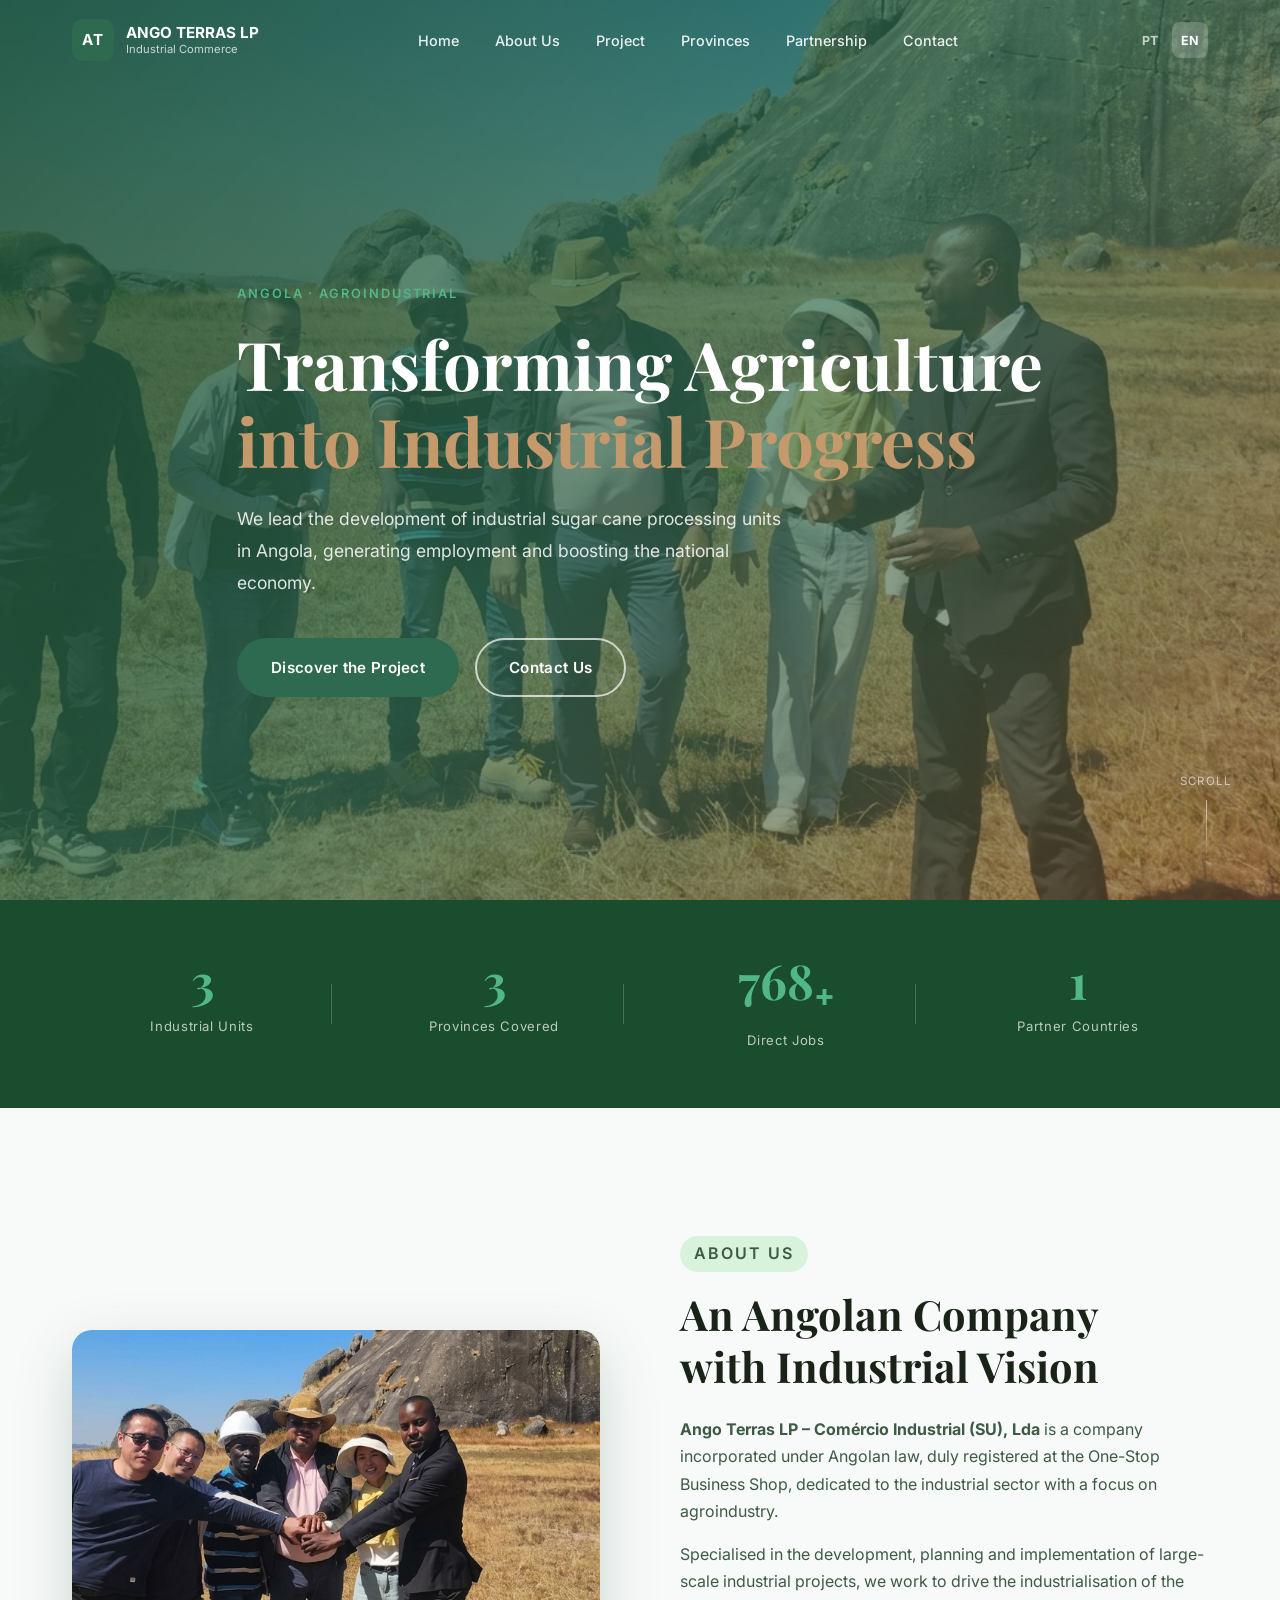
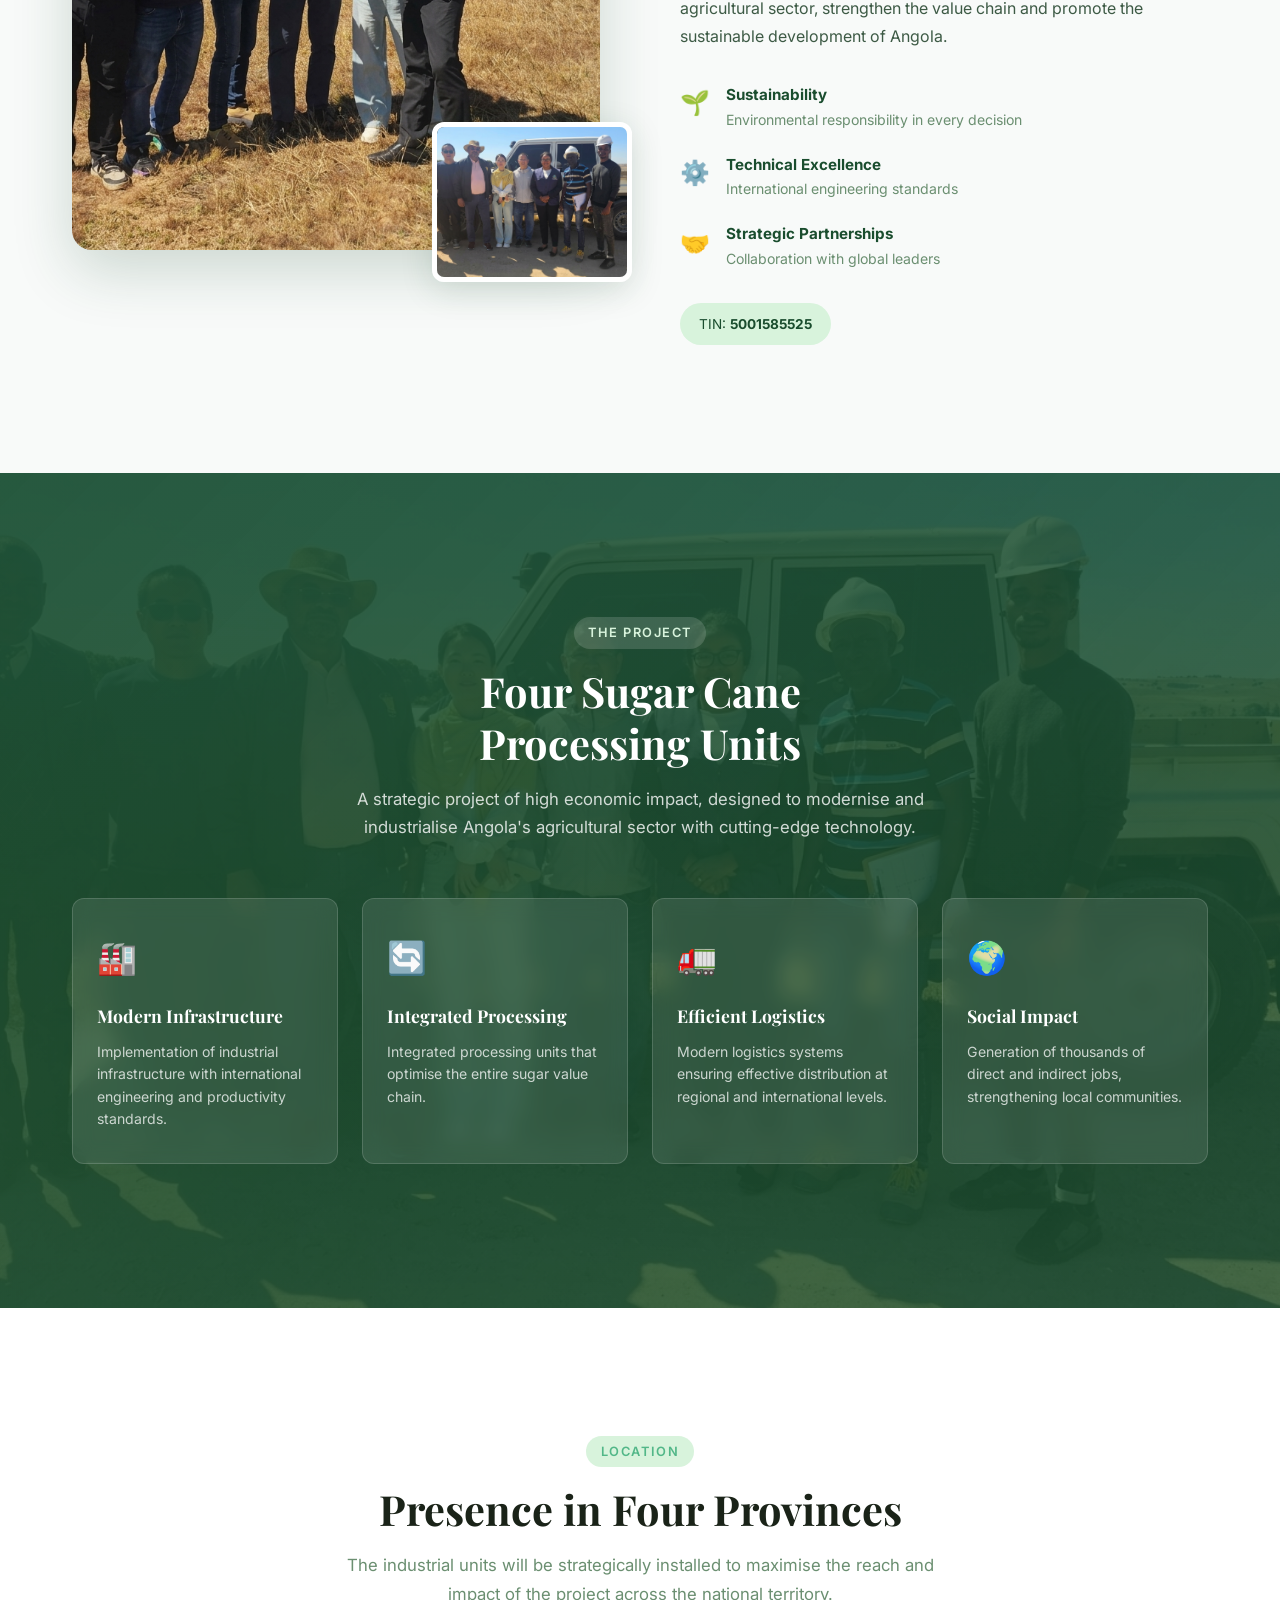
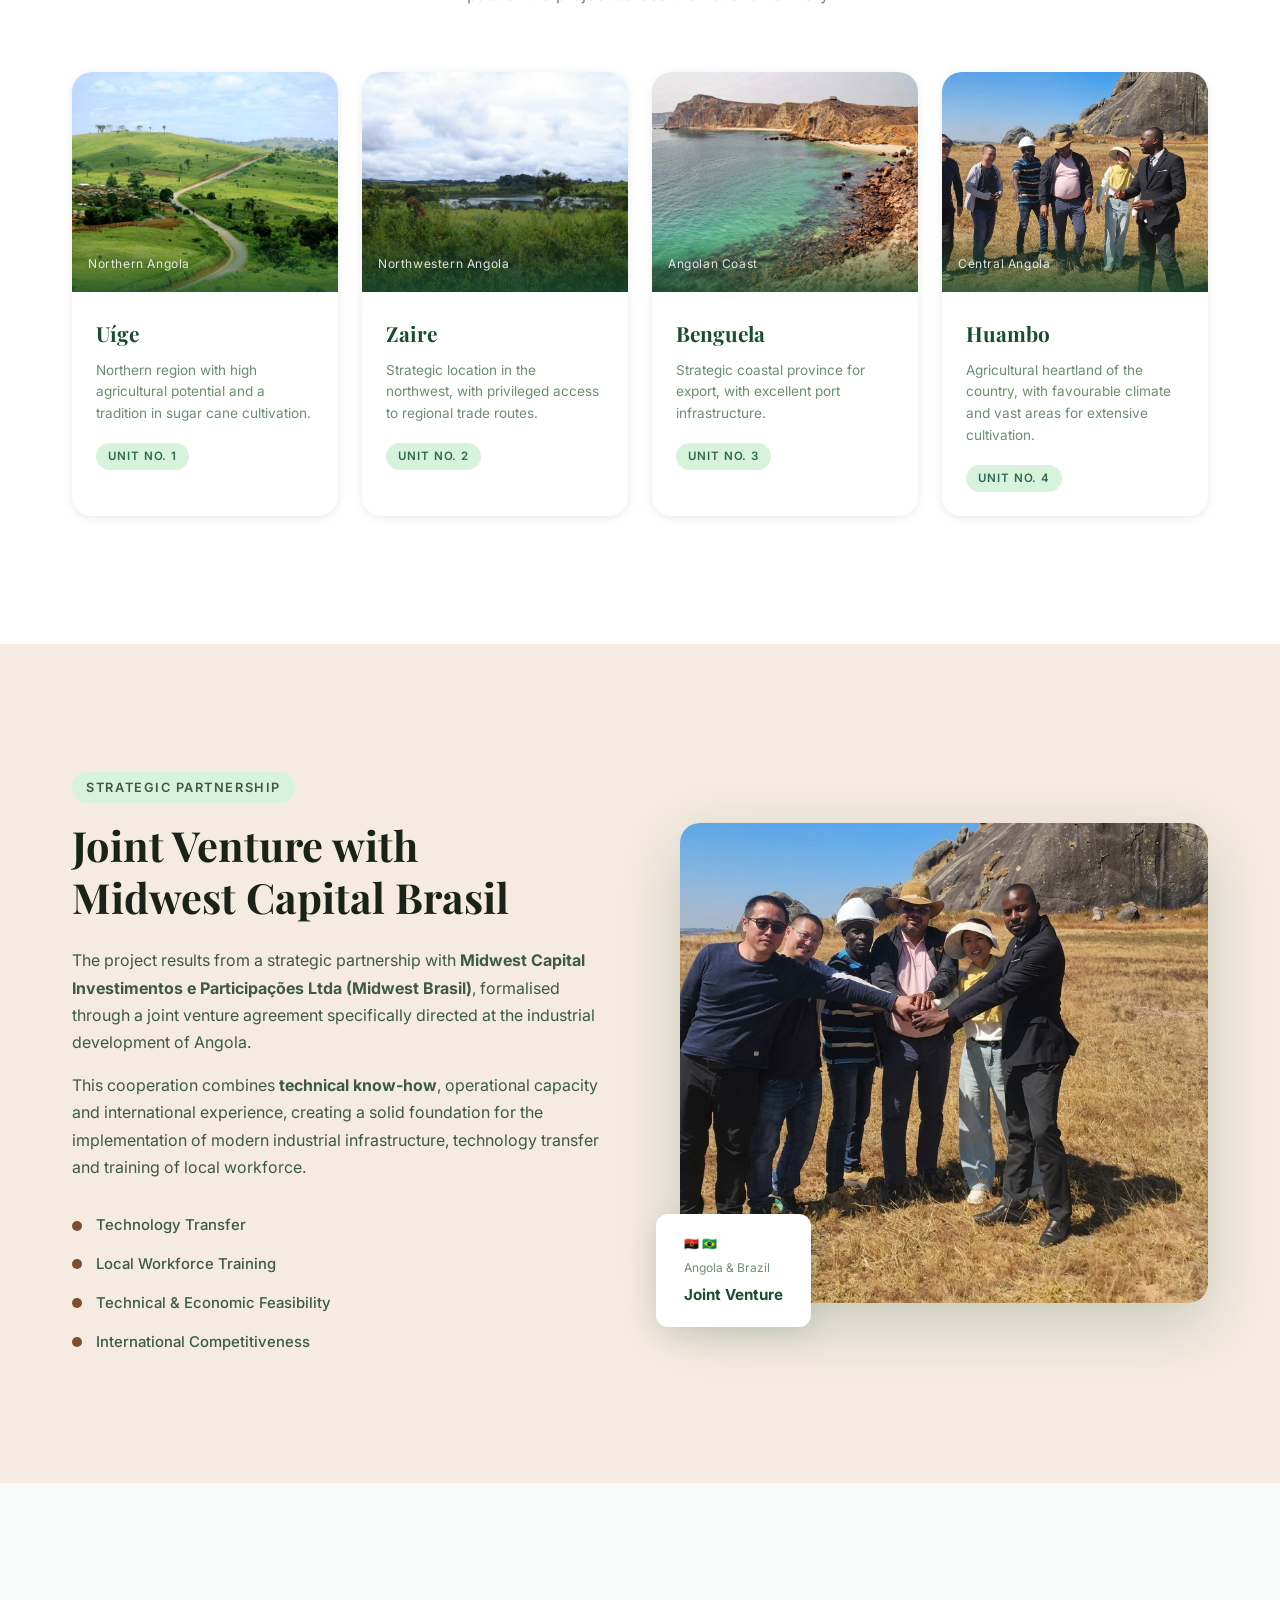
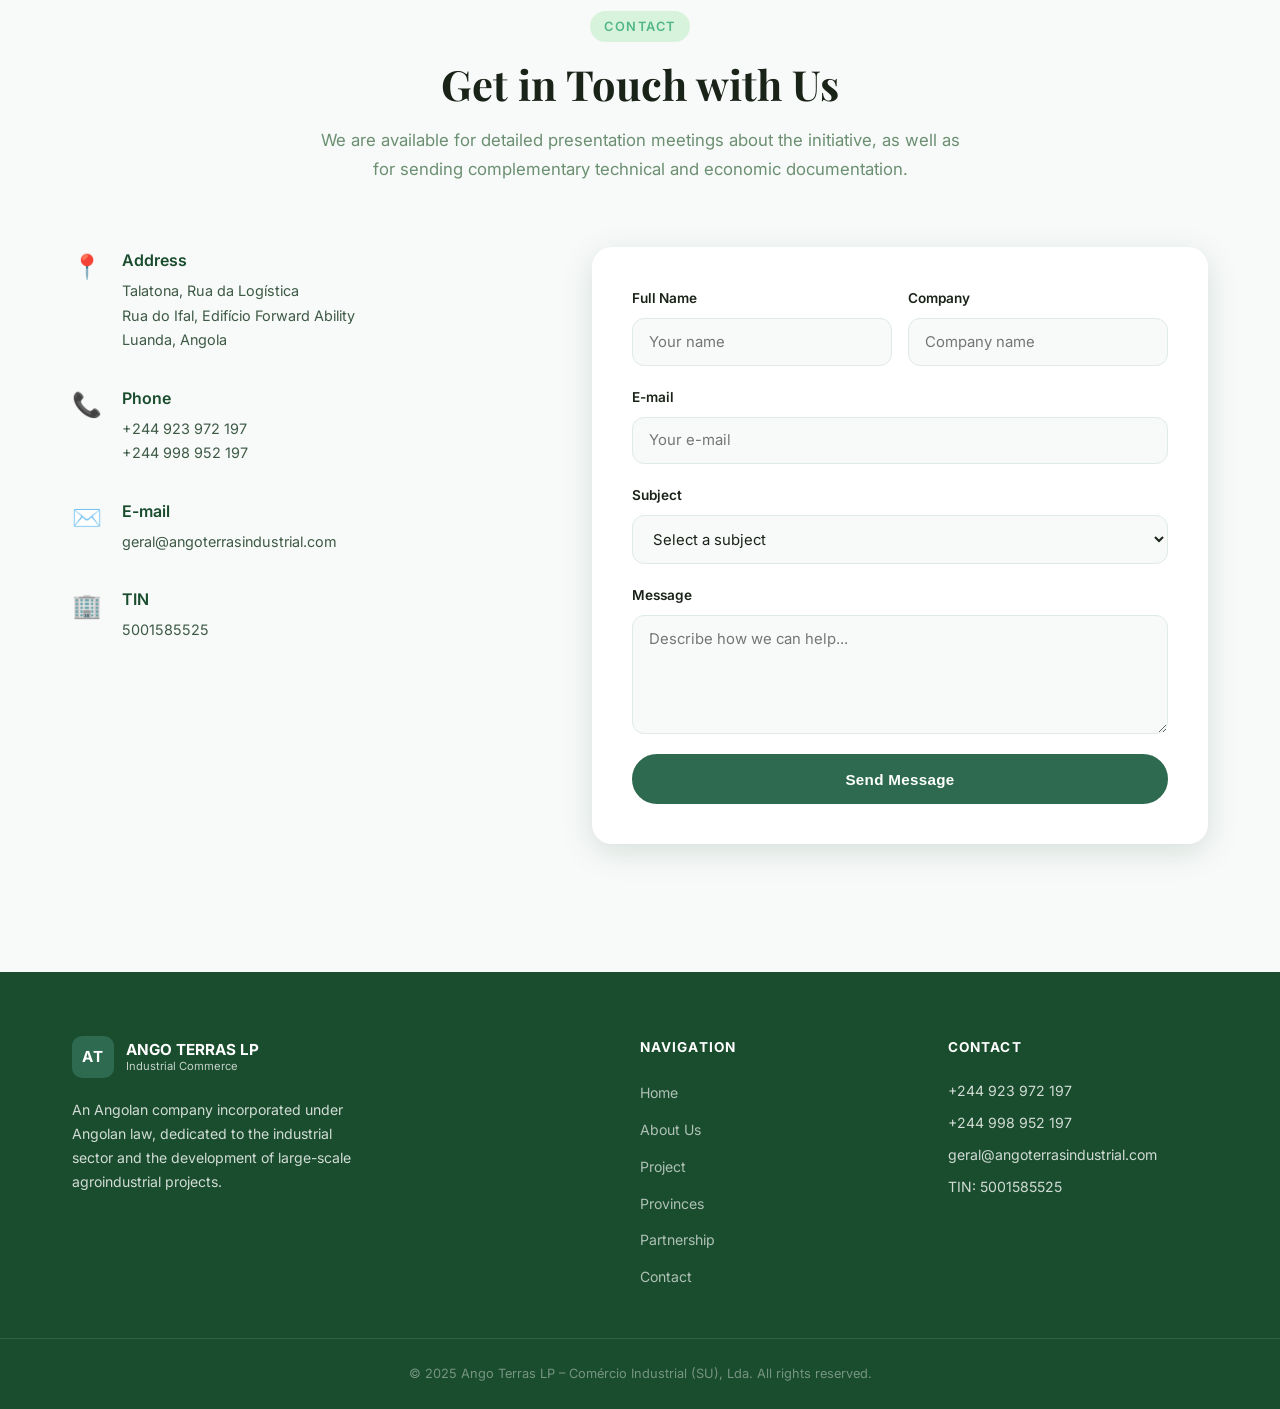
==== en/index.html @ 09eba32a "lkjlkj" ====
<!DOCTYPE html>
<html lang="en">
<head>
  <meta charset="UTF-8" />
  <meta name="viewport" content="width=device-width, initial-scale=1.0" />
  <title>Ango Terras LP – Industrial Commerce</title>
  <link rel="stylesheet" href="../style.css" />
  <link rel="preconnect" href="https://fonts.googleapis.com" />
  <link href="https://fonts.googleapis.com/css2?family=Playfair+Display:wght@400;600;700&family=Inter:wght@300;400;500;600&display=swap" rel="stylesheet" />
  <script src="../lang.js"></script>
</head>
<body>

  <!-- ===== NAV ===== -->
  <nav id="navbar">
    <div class="nav-container">
      <a href="#home" class="logo">
        <div class="logo-icon">AT</div>
        <div class="logo-text">
          <span class="logo-main">ANGO TERRAS LP</span>
          <span class="logo-sub">Industrial Commerce</span>
        </div>
      </a>
      <ul class="nav-links" id="navLinks">
        <li><a href="#home">Home</a></li>
        <li><a href="#about">About Us</a></li>
        <li><a href="#project">Project</a></li>
        <li><a href="#provinces">Provinces</a></li>
        <li><a href="#partnership">Partnership</a></li>
        <li><a href="#contact">Contact</a></li>
      </ul>
      <div class="lang-switcher">
        <a href="../index.html" class="lang-btn" title="Português">PT</a>
        <a href="../en/index.html" class="lang-btn active" title="English">EN</a>
      </div>
      <button class="hamburger" id="hamburger" aria-label="Menu">
        <span></span><span></span><span></span>
      </button>
    </div>
  </nav>

  <!-- ===== HERO ===== -->
  <section id="home" class="hero">
    <div class="hero-overlay"></div>
    <img
      class="hero-bg"
      src="../imagens/huambo/02.png"
      alt="Green agricultural field"
    />
    <div class="hero-content">
      <p class="hero-tag">Angola · Agroindustrial</p>
      <h1>Transforming Agriculture<br /><span>into Industrial Progress</span></h1>
      <p class="hero-desc">
        We lead the development of industrial sugar cane processing units
        in Angola, generating employment and boosting the national economy.
      </p>
      <div class="hero-btns">
        <a href="#project" class="btn btn-primary">Discover the Project</a>
        <a href="#contact" class="btn btn-outline">Contact Us</a>
      </div>
    </div>
    <div class="hero-scroll">
      <span>Scroll</span>
      <div class="scroll-line"></div>
    </div>
  </section>

  <!-- ===== STATS ===== -->
  <section class="stats">
    <div class="container">
      <div class="stat-item">
        <span class="stat-num" data-target="4">0</span>
        <span class="stat-label">Industrial Units</span>
      </div>
      <div class="stat-item">
        <span class="stat-num" data-target="4">0</span>
        <span class="stat-label">Provinces Covered</span>
      </div>
      <div class="stat-item">
        <span class="stat-num" data-target="1000">0</span><span class="stat-plus">+</span>
        <span class="stat-label">Direct Jobs</span>
      </div>
      <div class="stat-item">
        <span class="stat-num" data-target="2">0</span>
        <span class="stat-label">Partner Countries</span>
      </div>
    </div>
  </section>

  <!-- ===== ABOUT ===== -->
  <section id="about" class="sobre">
    <div class="container grid-2">
      <div class="sobre-imgs">
        <img
          class="img-main"
          src="../imagens/huambo/sobrenow.png"
          alt="Sugar cane plantation"
        />
        <img
          class="img-badge"
          src="../imagens/huambo/01.png"
          alt="Agricultural field"
        />

      </div>
      <div class="sobre-text">
        <p class="section-tag">About Us</p>
        <h2>An Angolan Company<br />with Industrial Vision</h2>
        <p>
          <strong>Ango Terras LP – Comércio Industrial (SU), Lda</strong> is a company
          incorporated under Angolan law, duly registered at the One-Stop Business Shop,
          dedicated to the industrial sector with a focus on agroindustry.
        </p>
        <p>
          Specialised in the development, planning and implementation of large-scale
          industrial projects, we work to drive the industrialisation of the agricultural
          sector, strengthen the value chain and promote the sustainable development of Angola.
        </p>
        <div class="sobre-values">
          <div class="value-item">
            <div class="value-icon">🌱</div>
            <div>
              <strong>Sustainability</strong>
              <p>Environmental responsibility in every decision</p>
            </div>
          </div>
          <div class="value-item">
            <div class="value-icon">⚙️</div>
            <div>
              <strong>Technical Excellence</strong>
              <p>International engineering standards</p>
            </div>
          </div>
          <div class="value-item">
            <div class="value-icon">🤝</div>
            <div>
              <strong>Strategic Partnerships</strong>
              <p>Collaboration with global leaders</p>
            </div>
          </div>
        </div>
        <div class="sobre-nif">
          <span>TIN: <strong>5001585525</strong></span>
        </div>
      </div>
    </div>
  </section>

  <!-- ===== PROJECT ===== -->
  <section id="project" class="projeto">
    <div class="projeto-bg-overlay"></div>
    <img
      class="projeto-bg-img"
      src="../imagens/huambo/01.png"
      alt="Industrial unit"
    />
    <div class="container projeto-content">
      <p class="section-tag light">The Project</p>
      <h2>Four Sugar Cane<br />Processing Units</h2>
      <p class="projeto-intro">
        A strategic project of high economic impact, designed to modernise
        and industrialise Angola's agricultural sector with cutting-edge technology.
      </p>
      <div class="projeto-cards">
        <div class="proj-card">
          <div class="proj-card-icon">🏭</div>
          <h3>Modern Infrastructure</h3>
          <p>Implementation of industrial infrastructure with international engineering and productivity standards.</p>
        </div>
        <div class="proj-card">
          <div class="proj-card-icon">🔄</div>
          <h3>Integrated Processing</h3>
          <p>Integrated processing units that optimise the entire sugar value chain.</p>
        </div>
        <div class="proj-card">
          <div class="proj-card-icon">🚛</div>
          <h3>Efficient Logistics</h3>
          <p>Modern logistics systems ensuring effective distribution at regional and international levels.</p>
        </div>
        <div class="proj-card">
          <div class="proj-card-icon">🌍</div>
          <h3>Social Impact</h3>
          <p>Generation of thousands of direct and indirect jobs, strengthening local communities.</p>
        </div>
      </div>
    </div>
  </section>

  <!-- ===== PROVINCES ===== -->
  <section id="provinces" class="provincias">
    <div class="container">
      <div class="section-header">
        <p class="section-tag">Location</p>
        <h2>Presence in Four Provinces</h2>
        <p class="section-desc">
          The industrial units will be strategically installed to maximise
          the reach and impact of the project across the national territory.
        </p>
      </div>
      <div class="prov-grid">
        <div class="prov-card" style="--delay:0s">
          <div class="prov-img-wrap">
            <img src="../imagens/uige.jpg" alt="Uíge" />
            <div class="prov-overlay">
              <span>Northern Angola</span>
            </div>
          </div>
          <div class="prov-info">
            <h3>Uíge</h3>
            <p>Northern region with high agricultural potential and a tradition in sugar cane cultivation.</p>
            <span class="prov-tag">Unit No. 1</span>
          </div>
        </div>
        <div class="prov-card" style="--delay:0.1s">
          <div class="prov-img-wrap">
            <img src="../imagens/zaire.jpg" alt="Zaire" />
            <div class="prov-overlay">
              <span>Northwestern Angola</span>
            </div>
          </div>
          <div class="prov-info">
            <h3>Zaire</h3>
            <p>Strategic location in the northwest, with privileged access to regional trade routes.</p>
            <span class="prov-tag">Unit No. 2</span>
          </div>
        </div>
        <div class="prov-card" style="--delay:0.2s">
          <div class="prov-img-wrap">
            <img src="../imagens/benguela.jpg" alt="Benguela" />
            <div class="prov-overlay">
              <span>Angolan Coast</span>
            </div>
          </div>
          <div class="prov-info">
            <h3>Benguela</h3>
            <p>Strategic coastal province for export, with excellent port infrastructure.</p>
            <span class="prov-tag">Unit No. 3</span>
          </div>
        </div>
        <div class="prov-card" style="--delay:0.3s">
          <div class="prov-img-wrap">
            <img src="../imagens/huambo/02.png" alt="Huambo" />
            <div class="prov-overlay">
              <span>Central Angola</span>
            </div>
          </div>
          <div class="prov-info">
            <h3>Huambo</h3>
            <p>Agricultural heartland of the country, with favourable climate and vast areas for extensive cultivation.</p>
            <span class="prov-tag">Unit No. 4</span>
          </div>
        </div>
      </div>
    </div>
  </section>

  <!-- ===== PARTNERSHIP ===== -->
  <section id="partnership" class="parceria">
    <div class="container grid-2 parceria-grid">
      <div class="parceria-text">
        <p class="section-tag">Strategic Partnership</p>
        <h2>Joint Venture with<br />Midwest Capital Brasil</h2>
        <p>
          The project results from a strategic partnership with
          <strong>Midwest Capital Investimentos e Participações Ltda (Midwest Brasil)</strong>,
          formalised through a joint venture agreement specifically
          directed at the industrial development of Angola.
        </p>
        <p>
          This cooperation combines <strong>technical know-how</strong>, operational capacity and
          international experience, creating a solid foundation for the implementation of
          modern industrial infrastructure, technology transfer and training of local workforce.
        </p>
        <div class="parceria-pillars">
          <div class="pillar">
            <div class="pillar-dot"></div>
            <span>Technology Transfer</span>
          </div>
          <div class="pillar">
            <div class="pillar-dot"></div>
            <span>Local Workforce Training</span>
          </div>
          <div class="pillar">
            <div class="pillar-dot"></div>
            <span>Technical & Economic Feasibility</span>
          </div>
          <div class="pillar">
            <div class="pillar-dot"></div>
            <span>International Competitiveness</span>
          </div>
        </div>
      </div>
      <div class="parceria-img-wrap">
        <img
          src="../imagens/huambo/sobrenow.png"
          alt="Strategic partnership"
        />
        <div class="parceria-badge">
          <span class="badge-flag">🇦🇴 🇧🇷</span>
          <span>Angola & Brazil</span>
          <strong>Joint Venture</strong>
        </div>
      </div>
    </div>
  </section>

  <!-- ===== CONTACT ===== -->
  <section id="contact" class="contacto">
    <div class="container">
      <div class="section-header">
        <p class="section-tag">Contact</p>
        <h2>Get in Touch with Us</h2>
        <p class="section-desc">
          We are available for detailed presentation meetings about the initiative,
          as well as for sending complementary technical and economic documentation.
        </p>
      </div>
      <div class="contact-grid">
        <div class="contact-info">
          <div class="contact-item">
            <div class="contact-icon">📍</div>
            <div>
              <strong>Address</strong>
              <p>Talatona, Rua da Logística<br />Rua do Ifal, Edifício Forward Ability<br />Luanda, Angola</p>
            </div>
          </div>
          <div class="contact-item">
            <div class="contact-icon">📞</div>
            <div>
              <strong>Phone</strong>
              <p>+244 923 972 197<br />+244 998 952 197</p>
            </div>
          </div>
          <div class="contact-item">
            <div class="contact-icon">✉️</div>
            <div>
              <strong>E-mail</strong>
              <p>geral@angoterrasindustrial.com</p>
            </div>
          </div>
          <div class="contact-item">
            <div class="contact-icon">🏢</div>
            <div>
              <strong>TIN</strong>
              <p>5001585525</p>
            </div>
          </div>
        </div>
        <form class="contact-form" id="contactForm">
          <div class="form-row">
            <div class="form-group">
              <label for="nome">Full Name</label>
              <input type="text" id="nome" placeholder="Your name" required />
            </div>
            <div class="form-group">
              <label for="empresa">Company</label>
              <input type="text" id="empresa" placeholder="Company name" />
            </div>
          </div>
          <div class="form-group">
            <label for="email">E-mail</label>
            <input type="email" id="email" placeholder="Your e-mail" required />
          </div>
          <div class="form-group">
            <label for="assunto">Subject</label>
            <select id="assunto">
              <option value="">Select a subject</option>
              <option>Partnership Proposal</option>
              <option>Project Information</option>
              <option>Presentation Meeting</option>
              <option>Technical Documentation</option>
              <option>Other</option>
            </select>
          </div>
          <div class="form-group">
            <label for="mensagem">Message</label>
            <textarea id="mensagem" rows="5" placeholder="Describe how we can help..." required></textarea>
          </div>
          <button type="submit" class="btn btn-primary btn-full">
            Send Message
          </button>
          <p class="form-success" id="formSuccess">Message sent successfully! We will get back to you shortly.</p>
        </form>
      </div>
    </div>
  </section>

  <!-- ===== FOOTER ===== -->
  <footer class="footer">
    <div class="container footer-grid">
      <div class="footer-brand">
        <div class="logo">
          <div class="logo-icon">AT</div>
          <div class="logo-text">
            <span class="logo-main">ANGO TERRAS LP</span>
            <span class="logo-sub">Industrial Commerce</span>
          </div>
        </div>
        <p>An Angolan company incorporated under Angolan law, dedicated to the industrial sector and the development of large-scale agroindustrial projects.</p>
      </div>
      <div class="footer-links">
        <h4>Navigation</h4>
        <ul>
          <li><a href="#home">Home</a></li>
          <li><a href="#about">About Us</a></li>
          <li><a href="#project">Project</a></li>
          <li><a href="#provinces">Provinces</a></li>
          <li><a href="#partnership">Partnership</a></li>
          <li><a href="#contact">Contact</a></li>
        </ul>
      </div>
      <div class="footer-contact">
        <h4>Contact</h4>
        <p>+244 923 972 197</p>
        <p>+244 998 952 197</p>
        <p>geral@angoterrasindustrial.com</p>
        <p>TIN: 5001585525</p>
      </div>
    </div>
    <div class="footer-bottom">
      <p>&copy; 2025 Ango Terras LP – Comércio Industrial (SU), Lda. All rights reserved.</p>
    </div>
  </footer>

  <script src="../script.js"></script>
</body>
</html>
---- style.css ----
/* ===== RESET & BASE ===== */
*, *::before, *::after { box-sizing: border-box; margin: 0; padding: 0; }

:root {
  --green-dark:   #1a4d2e;
  --green-mid:    #2d6a4f;
  --green-light:  #52b788;
  --green-pale:   #d8f3dc;
  --brown:        #7b4f2e;
  --brown-light:  #c49a6c;
  --brown-pale:   #f5ebe0;
  --white:        #ffffff;
  --off-white:    #f8faf9;
  --text-dark:    #1a2318;
  --text-mid:     #3d5a45;
  --text-light:   #6b8f71;
  --shadow-sm:    0 2px 8px rgba(26,77,46,.10);
  --shadow-md:    0 8px 32px rgba(26,77,46,.15);
  --shadow-lg:    0 20px 60px rgba(26,77,46,.20);
  --radius:       12px;
  --radius-lg:    20px;
  --transition:   0.35s cubic-bezier(.4,0,.2,1);
}

html { scroll-behavior: smooth; }

body {
  font-family: 'Inter', sans-serif;
  color: var(--text-dark);
  background: var(--white);
  line-height: 1.7;
  overflow-x: hidden;
}

.container {
  max-width: 1200px;
  margin: 0 auto;
  padding: 0 2rem;
}

.grid-2 {
  display: grid;
  grid-template-columns: 1fr 1fr;
  gap: 5rem;
  align-items: center;
}

img { display: block; max-width: 100%; }

a { text-decoration: none; color: inherit; }

/* ===== BUTTONS ===== */
.btn {
  display: inline-flex;
  align-items: center;
  gap: .5rem;
  padding: .9rem 2rem;
  border-radius: 50px;
  font-weight: 600;
  font-size: .95rem;
  letter-spacing: .02em;
  transition: var(--transition);
  cursor: pointer;
  border: 2px solid transparent;
}
.btn-primary {
  background: var(--green-mid);
  color: var(--white);
  border-color: var(--green-mid);
}
.btn-primary:hover {
  background: var(--green-dark);
  border-color: var(--green-dark);
  transform: translateY(-2px);
  box-shadow: 0 8px 24px rgba(45,106,79,.35);
}
.btn-outline {
  background: transparent;
  color: var(--white);
  border-color: rgba(255,255,255,.7);
}
.btn-outline:hover {
  background: rgba(255,255,255,.15);
  border-color: var(--white);
}
.btn-full { width: 100%; justify-content: center; }

/* ===== SECTION TAGS & HEADERS ===== */
.section-tag {
  display: inline-block;
  font-size: .8rem;
  font-weight: 600;
  letter-spacing: .12em;
  text-transform: uppercase;
  color: var(--green-light);
  background: var(--green-pale);
  padding: .3rem .9rem;
  border-radius: 50px;
  margin-bottom: 1rem;
}
.section-tag.light {
  color: var(--green-pale);
  background: rgba(255,255,255,.15);
}
.section-header {
  text-align: center;
  max-width: 640px;
  margin: 0 auto 4rem;
}
.section-header h2 { margin-bottom: 1rem; }
.section-desc { color: var(--text-light); font-size: 1.05rem; }

h2 {
  font-family: 'Playfair Display', serif;
  font-size: clamp(1.8rem, 3.5vw, 2.6rem);
  line-height: 1.25;
  color: var(--text-dark);
}

/* ===== NAVBAR ===== */
#navbar {
  position: fixed;
  top: 0; left: 0; right: 0;
  z-index: 1000;
  padding: 1.2rem 0;
  transition: var(--transition);
}
#navbar.scrolled {
  background: rgba(255,255,255,.97);
  backdrop-filter: blur(12px);
  box-shadow: var(--shadow-sm);
  padding: .8rem 0;
}
.nav-container {
  max-width: 1200px;
  margin: 0 auto;
  padding: 0 2rem;
  display: flex;
  align-items: center;
  justify-content: space-between;
}
.logo {
  display: flex;
  align-items: center;
  gap: .75rem;
}
.logo-icon {
  width: 42px; height: 42px;
  background: var(--green-mid);
  color: white;
  border-radius: 10px;
  display: flex;
  align-items: center;
  justify-content: center;
  font-weight: 700;
  font-size: .95rem;
  letter-spacing: .05em;
  flex-shrink: 0;
}
.logo-text { display: flex; flex-direction: column; line-height: 1.2; }
.logo-main {
  font-weight: 700;
  font-size: .95rem;
  color: var(--white);
  transition: color var(--transition);
}
.logo-sub {
  font-size: .7rem;
  color: rgba(255,255,255,.75);
  transition: color var(--transition);
}
#navbar.scrolled .logo-main { color: var(--green-dark); }
#navbar.scrolled .logo-sub  { color: var(--text-light); }

.nav-links {
  display: flex;
  list-style: none;
  gap: .25rem;
}
.nav-links a {
  padding: .5rem 1rem;
  border-radius: 8px;
  font-size: .9rem;
  font-weight: 500;
  color: rgba(255,255,255,.9);
  transition: var(--transition);
}
.nav-links a:hover { background: rgba(255,255,255,.15); color: var(--white); }
#navbar.scrolled .nav-links a { color: var(--text-mid); }
#navbar.scrolled .nav-links a:hover { background: var(--green-pale); color: var(--green-dark); }

/* ===== LANG SWITCHER ===== */
.lang-switcher {
  display: flex;
  gap: .25rem;
  margin-left: 1rem;
}
.lang-btn {
  display: inline-flex;
  align-items: center;
  justify-content: center;
  width: 36px; height: 36px;
  border-radius: 8px;
  font-size: .78rem;
  font-weight: 700;
  letter-spacing: .04em;
  color: rgba(255,255,255,.7);
  transition: var(--transition);
}
.lang-btn:hover {
  background: rgba(255,255,255,.15);
  color: var(--white);
}
.lang-btn.active {
  background: rgba(255,255,255,.2);
  color: var(--white);
}
#navbar.scrolled .lang-btn {
  color: var(--text-light);
}
#navbar.scrolled .lang-btn:hover {
  background: var(--green-pale);
  color: var(--green-dark);
}
#navbar.scrolled .lang-btn.active {
  background: var(--green-mid);
  color: var(--white);
}

.hamburger {
  display: none;
  flex-direction: column;
  gap: 5px;
  background: none;
  border: none;
  cursor: pointer;
  padding: .5rem;
}
.hamburger span {
  display: block;
  width: 24px; height: 2px;
  background: white;
  border-radius: 2px;
  transition: var(--transition);
}
#navbar.scrolled .hamburger span { background: var(--green-dark); }

/* ===== HERO ===== */
.hero {
  position: relative;
  min-height: 100vh;
  display: flex;
  align-items: center;
  overflow: hidden;
}
.hero-bg {
  position: absolute;
  inset: 0;
  width: 100%; height: 100%;
  object-fit: cover;
  object-position: center;
  transform: scale(1.05);
  transition: transform 8s ease;
}
.hero:hover .hero-bg { transform: scale(1); }
.hero-overlay {
  position: absolute;
  inset: 0;
  background: linear-gradient(
    135deg,
    rgba(26,77,46,.85) 0%,
    rgba(45,106,79,.70) 50%,
    rgba(123,79,46,.50) 100%
  );
  z-index: 1;
}
.hero-content {
  position: relative;
  z-index: 2;
  max-width: 1200px;
  margin: 0 auto;
  padding: 0 2rem;
  padding-top: 5rem;
}
.hero-tag {
  font-size: .8rem;
  font-weight: 600;
  letter-spacing: .15em;
  text-transform: uppercase;
  color: var(--green-light);
  margin-bottom: 1.25rem;
}
.hero-content h1 {
  font-family: 'Playfair Display', serif;
  font-size: clamp(2.2rem, 5.5vw, 4.2rem);
  font-weight: 700;
  line-height: 1.15;
  color: var(--white);
  margin-bottom: 1.5rem;
}
.hero-content h1 span { color: var(--brown-light); }
.hero-desc {
  font-size: 1.1rem;
  color: rgba(255,255,255,.85);
  max-width: 560px;
  margin-bottom: 2.5rem;
  line-height: 1.8;
}
.hero-btns { display: flex; gap: 1rem; flex-wrap: wrap; }

.hero-scroll {
  position: absolute;
  bottom: 2.5rem; right: 3rem;
  z-index: 2;
  display: flex;
  flex-direction: column;
  align-items: center;
  gap: .5rem;
  color: rgba(255,255,255,.6);
  font-size: .72rem;
  letter-spacing: .1em;
  text-transform: uppercase;
}
.scroll-line {
  width: 1px; height: 60px;
  background: linear-gradient(to bottom, rgba(255,255,255,.6), transparent);
  animation: scrollPulse 2s ease-in-out infinite;
}
@keyframes scrollPulse {
  0%, 100% { opacity: .4; transform: scaleY(.8); }
  50%       { opacity: 1;  transform: scaleY(1); }
}

/* ===== STATS ===== */
.stats {
  background: var(--green-dark);
  padding: 3.5rem 0;
}
.stats .container {
  display: grid;
  grid-template-columns: repeat(4, 1fr);
  gap: 2rem;
}
.stat-item {
  text-align: center;
  color: var(--white);
  position: relative;
}
.stat-item:not(:last-child)::after {
  content: '';
  position: absolute;
  right: 0; top: 50%;
  transform: translateY(-50%);
  width: 1px; height: 40px;
  background: rgba(255,255,255,.2);
}
.stat-num {
  display: inline-block;
  font-family: 'Playfair Display', serif;
  font-size: 3rem;
  font-weight: 700;
  color: var(--green-light);
  line-height: 1;
}
.stat-plus {
  font-size: 2rem;
  color: var(--green-light);
  font-weight: 700;
  vertical-align: middle;
}
.stat-label {
  display: block;
  font-size: .82rem;
  color: rgba(255,255,255,.7);
  letter-spacing: .05em;
  margin-top: .4rem;
}

/* ===== SOBRE ===== */
.sobre {
  padding: 8rem 0;
  background: var(--off-white);
}
.sobre-imgs {
  position: relative;
}
.img-main {
  width: 100%;
  height: 520px;
  object-fit: cover;
  border-radius: var(--radius-lg);
  box-shadow: var(--shadow-lg);
}
.img-badge {
  position: absolute;
  bottom: -2rem; right: -2rem;
  width: 200px; height: 160px;
  object-fit: cover;
  border-radius: var(--radius);
  border: 5px solid var(--white);
  box-shadow: var(--shadow-md);
}
.experience-badge {
  position: absolute;
  top: 2rem; left: -2rem;
  background: var(--brown);
  color: var(--white);
  padding: 1rem 1.5rem;
  border-radius: var(--radius);
  box-shadow: var(--shadow-md);
  display: flex;
  flex-direction: column;
  align-items: center;
  text-align: center;
  min-width: 130px;
}
.exp-num {
  font-family: 'Playfair Display', serif;
  font-size: 1.1rem;
  font-weight: 700;
}
.exp-text {
  font-size: .72rem;
  opacity: .85;
  margin-top: .2rem;
  line-height: 1.3;
}

.sobre-text h2 { margin-bottom: 1.5rem; }
.sobre-text > p { color: var(--text-mid); margin-bottom: 1rem; font-size: 1rem; }
.sobre-values { display: flex; flex-direction: column; gap: 1.25rem; margin: 2rem 0; }
.value-item {
  display: flex;
  gap: 1rem;
  align-items: flex-start;
}
.value-icon { font-size: 1.5rem; flex-shrink: 0; margin-top: .1rem; }
.value-item strong { display: block; color: var(--green-dark); font-size: .95rem; }
.value-item p { font-size: .88rem; color: var(--text-light); margin: 0; }
.sobre-nif {
  display: inline-flex;
  align-items: center;
  gap: .5rem;
  background: var(--green-pale);
  padding: .6rem 1.2rem;
  border-radius: 50px;
  font-size: .85rem;
  color: var(--green-dark);
}

/* ===== PROJECTO ===== */
.projeto {
  position: relative;
  padding: 9rem 0;
  overflow: hidden;
}
.projeto-bg-img {
  position: absolute;
  inset: 0;
  width: 100%; height: 100%;
  object-fit: cover;
}
.projeto-bg-overlay {
  position: absolute;
  inset: 0;
  background: linear-gradient(135deg, rgba(26,77,46,.92), rgba(26,77,46,.80));
  z-index: 1;
}
.projeto-content {
  position: relative;
  z-index: 2;
  text-align: center;
}
.projeto-content h2 { color: var(--white); margin-bottom: 1rem; }
.projeto-intro {
  color: rgba(255,255,255,.8);
  font-size: 1.05rem;
  max-width: 600px;
  margin: 0 auto 3.5rem;
}
.projeto-cards {
  display: grid;
  grid-template-columns: repeat(4, 1fr);
  gap: 1.5rem;
}
.proj-card {
  background: rgba(255,255,255,.1);
  backdrop-filter: blur(10px);
  border: 1px solid rgba(255,255,255,.15);
  border-radius: var(--radius);
  padding: 2rem 1.5rem;
  transition: var(--transition);
  text-align: left;
}
.proj-card:hover {
  background: rgba(255,255,255,.18);
  transform: translateY(-6px);
  border-color: rgba(255,255,255,.3);
}
.proj-card-icon { font-size: 2rem; margin-bottom: 1rem; }
.proj-card h3 {
  font-family: 'Playfair Display', serif;
  font-size: 1.1rem;
  color: var(--white);
  margin-bottom: .6rem;
}
.proj-card p { font-size: .88rem; color: rgba(255,255,255,.75); line-height: 1.6; }

/* ===== PROVINCIAS ===== */
.provincias {
  padding: 8rem 0;
  background: var(--white);
}
.prov-grid {
  display: grid;
  grid-template-columns: repeat(4, 1fr);
  gap: 1.5rem;
}
.prov-card {
  border-radius: var(--radius-lg);
  overflow: hidden;
  box-shadow: var(--shadow-sm);
  transition: var(--transition);
  animation: fadeUp .6s ease both;
  animation-delay: var(--delay);
}
.prov-card:hover { transform: translateY(-8px); box-shadow: var(--shadow-lg); }
.prov-img-wrap { position: relative; overflow: hidden; height: 220px; }
.prov-img-wrap img {
  width: 100%; height: 100%;
  object-fit: cover;
  transition: transform .5s ease;
}
.prov-card:hover .prov-img-wrap img { transform: scale(1.08); }
.prov-overlay {
  position: absolute;
  bottom: 0; left: 0; right: 0;
  background: linear-gradient(to top, rgba(26,77,46,.8), transparent);
  padding: 1rem;
}
.prov-overlay span { font-size: .75rem; color: rgba(255,255,255,.85); letter-spacing: .05em; }
.prov-info {
  padding: 1.5rem;
  background: var(--white);
}
.prov-info h3 {
  font-family: 'Playfair Display', serif;
  font-size: 1.3rem;
  color: var(--green-dark);
  margin-bottom: .5rem;
}
.prov-info p { font-size: .85rem; color: var(--text-light); margin-bottom: 1rem; line-height: 1.6; }
.prov-tag {
  display: inline-block;
  font-size: .72rem;
  font-weight: 600;
  letter-spacing: .08em;
  text-transform: uppercase;
  background: var(--green-pale);
  color: var(--green-mid);
  padding: .25rem .75rem;
  border-radius: 50px;
}

/* ===== PARCERIA ===== */
.parceria {
  padding: 8rem 0;
  background: var(--brown-pale);
}
.parceria-grid { gap: 5rem; }
.parceria-text h2 { margin-bottom: 1.5rem; }
.parceria-text > p { color: var(--text-mid); margin-bottom: 1rem; }
.parceria-pillars { display: flex; flex-direction: column; gap: .85rem; margin-top: 2rem; }
.pillar { display: flex; align-items: center; gap: .85rem; }
.pillar-dot {
  width: 10px; height: 10px;
  border-radius: 50%;
  background: var(--brown);
  flex-shrink: 0;
}
.pillar span { font-size: .93rem; color: var(--text-mid); font-weight: 500; }
.parceria-img-wrap {
  position: relative;
}
.parceria-img-wrap img {
  width: 100%;
  height: 480px;
  object-fit: cover;
  border-radius: var(--radius-lg);
  box-shadow: var(--shadow-lg);
}
.parceria-badge {
  position: absolute;
  bottom: -1.5rem; left: -1.5rem;
  background: var(--white);
  padding: 1.25rem 1.75rem;
  border-radius: var(--radius);
  box-shadow: var(--shadow-md);
  display: flex;
  flex-direction: column;
  gap: .2rem;
}
.badge-flag { font-size: 1.4rem; }
.parceria-badge span { font-size: .75rem; color: var(--text-light); }
.parceria-badge strong { font-size: .95rem; color: var(--green-dark); }

/* ===== CONTACTO ===== */
.contacto {
  padding: 8rem 0;
  background: var(--off-white);
}
.contact-grid {
  display: grid;
  grid-template-columns: 1fr 1.4fr;
  gap: 5rem;
  align-items: start;
}
.contact-info { display: flex; flex-direction: column; gap: 2rem; }
.contact-item { display: flex; gap: 1.25rem; align-items: flex-start; }
.contact-icon { font-size: 1.5rem; flex-shrink: 0; }
.contact-item strong { display: block; color: var(--green-dark); font-weight: 600; margin-bottom: .3rem; }
.contact-item p { font-size: .9rem; color: var(--text-mid); margin: 0; line-height: 1.7; }

/* FORM */
.contact-form {
  background: var(--white);
  padding: 2.5rem;
  border-radius: var(--radius-lg);
  box-shadow: var(--shadow-md);
}
.form-row { display: grid; grid-template-columns: 1fr 1fr; gap: 1rem; }
.form-group { display: flex; flex-direction: column; gap: .5rem; margin-bottom: 1.25rem; }
.form-group label { font-size: .85rem; font-weight: 600; color: var(--text-dark); }
.form-group input,
.form-group select,
.form-group textarea {
  width: 100%;
  padding: .85rem 1rem;
  border: 1.5px solid #e0ebe3;
  border-radius: var(--radius);
  font-family: inherit;
  font-size: .93rem;
  color: var(--text-dark);
  background: var(--off-white);
  transition: var(--transition);
  outline: none;
  resize: vertical;
}
.form-group input:focus,
.form-group select:focus,
.form-group textarea:focus {
  border-color: var(--green-light);
  background: var(--white);
  box-shadow: 0 0 0 3px rgba(82,183,136,.15);
}
.form-success {
  display: none;
  text-align: center;
  color: var(--green-mid);
  font-size: .9rem;
  font-weight: 500;
  padding: .75rem;
  background: var(--green-pale);
  border-radius: var(--radius);
  margin-top: 1rem;
}

/* ===== FOOTER ===== */
.footer {
  background: var(--green-dark);
  color: rgba(255,255,255,.8);
  padding-top: 4rem;
}
.footer-grid {
  display: grid;
  grid-template-columns: 2fr 1fr 1fr;
  gap: 3rem;
  padding-bottom: 3rem;
}
.footer-brand .logo { margin-bottom: 1.25rem; }
.footer-brand p { font-size: .88rem; line-height: 1.7; max-width: 300px; }
.footer-links h4,
.footer-contact h4 {
  font-size: .85rem;
  font-weight: 700;
  letter-spacing: .08em;
  text-transform: uppercase;
  color: var(--white);
  margin-bottom: 1.25rem;
}
.footer-links ul { list-style: none; display: flex; flex-direction: column; gap: .6rem; }
.footer-links a {
  font-size: .88rem;
  color: rgba(255,255,255,.65);
  transition: color var(--transition);
}
.footer-links a:hover { color: var(--green-light); }
.footer-contact p { font-size: .88rem; margin-bottom: .5rem; }
.footer-bottom {
  border-top: 1px solid rgba(255,255,255,.1);
  padding: 1.5rem 0;
  text-align: center;
}
.footer-bottom p { font-size: .8rem; color: rgba(255,255,255,.4); }

/* ===== ANIMATIONS ===== */
@keyframes fadeUp {
  from { opacity: 0; transform: translateY(30px); }
  to   { opacity: 1; transform: translateY(0); }
}

.reveal {
  opacity: 0;
  transform: translateY(40px);
  transition: opacity .7s ease, transform .7s ease;
}
.reveal.visible {
  opacity: 1;
  transform: translateY(0);
}

/* ===== RESPONSIVE ===== */
@media (max-width: 1024px) {
  .projeto-cards { grid-template-columns: repeat(2, 1fr); }
  .prov-grid { grid-template-columns: repeat(2, 1fr); }
  .stats .container { grid-template-columns: repeat(2, 1fr); }
  .stat-item:not(:last-child)::after { display: none; }
  .footer-grid { grid-template-columns: 1fr 1fr; }
  .footer-brand { grid-column: 1 / -1; }
}

@media (max-width: 768px) {
  .grid-2 { grid-template-columns: 1fr; gap: 3rem; }
  .parceria-grid { gap: 3rem; }

  .hamburger { display: flex; }
  .lang-switcher { margin-left: auto; margin-right: .75rem; }
  .nav-links {
    display: none;
    position: absolute;
    top: 100%; left: 0; right: 0;
    background: var(--white);
    flex-direction: column;
    padding: 1rem 1.5rem 1.5rem;
    box-shadow: var(--shadow-md);
    gap: 0;
  }
  .nav-links.open { display: flex; }
  .nav-links a { color: var(--text-mid) !important; padding: .75rem 1rem; }

  .hero-content h1 { font-size: 2rem; }
  .hero-scroll { display: none; }

  .sobre-imgs { margin-bottom: 2rem; }
  .img-badge { display: none; }
  .experience-badge { left: 1rem; top: 1rem; }
  .img-main { height: 340px; }

  .contact-grid { grid-template-columns: 1fr; gap: 2.5rem; }
  .form-row { grid-template-columns: 1fr; }

  .parceria-img-wrap img { height: 300px; }
  .parceria-badge { left: .5rem; bottom: .5rem; }

  .projeto-cards { grid-template-columns: 1fr; }
  .prov-grid { grid-template-columns: 1fr 1fr; }

  .footer-grid { grid-template-columns: 1fr; gap: 2rem; }
  .footer-brand { grid-column: auto; }
}

@media (max-width: 480px) {
  .prov-grid { grid-template-columns: 1fr; }
  .stats .container { grid-template-columns: repeat(2, 1fr); }
  .hero-btns { flex-direction: column; }
  .btn { text-align: center; justify-content: center; }
}
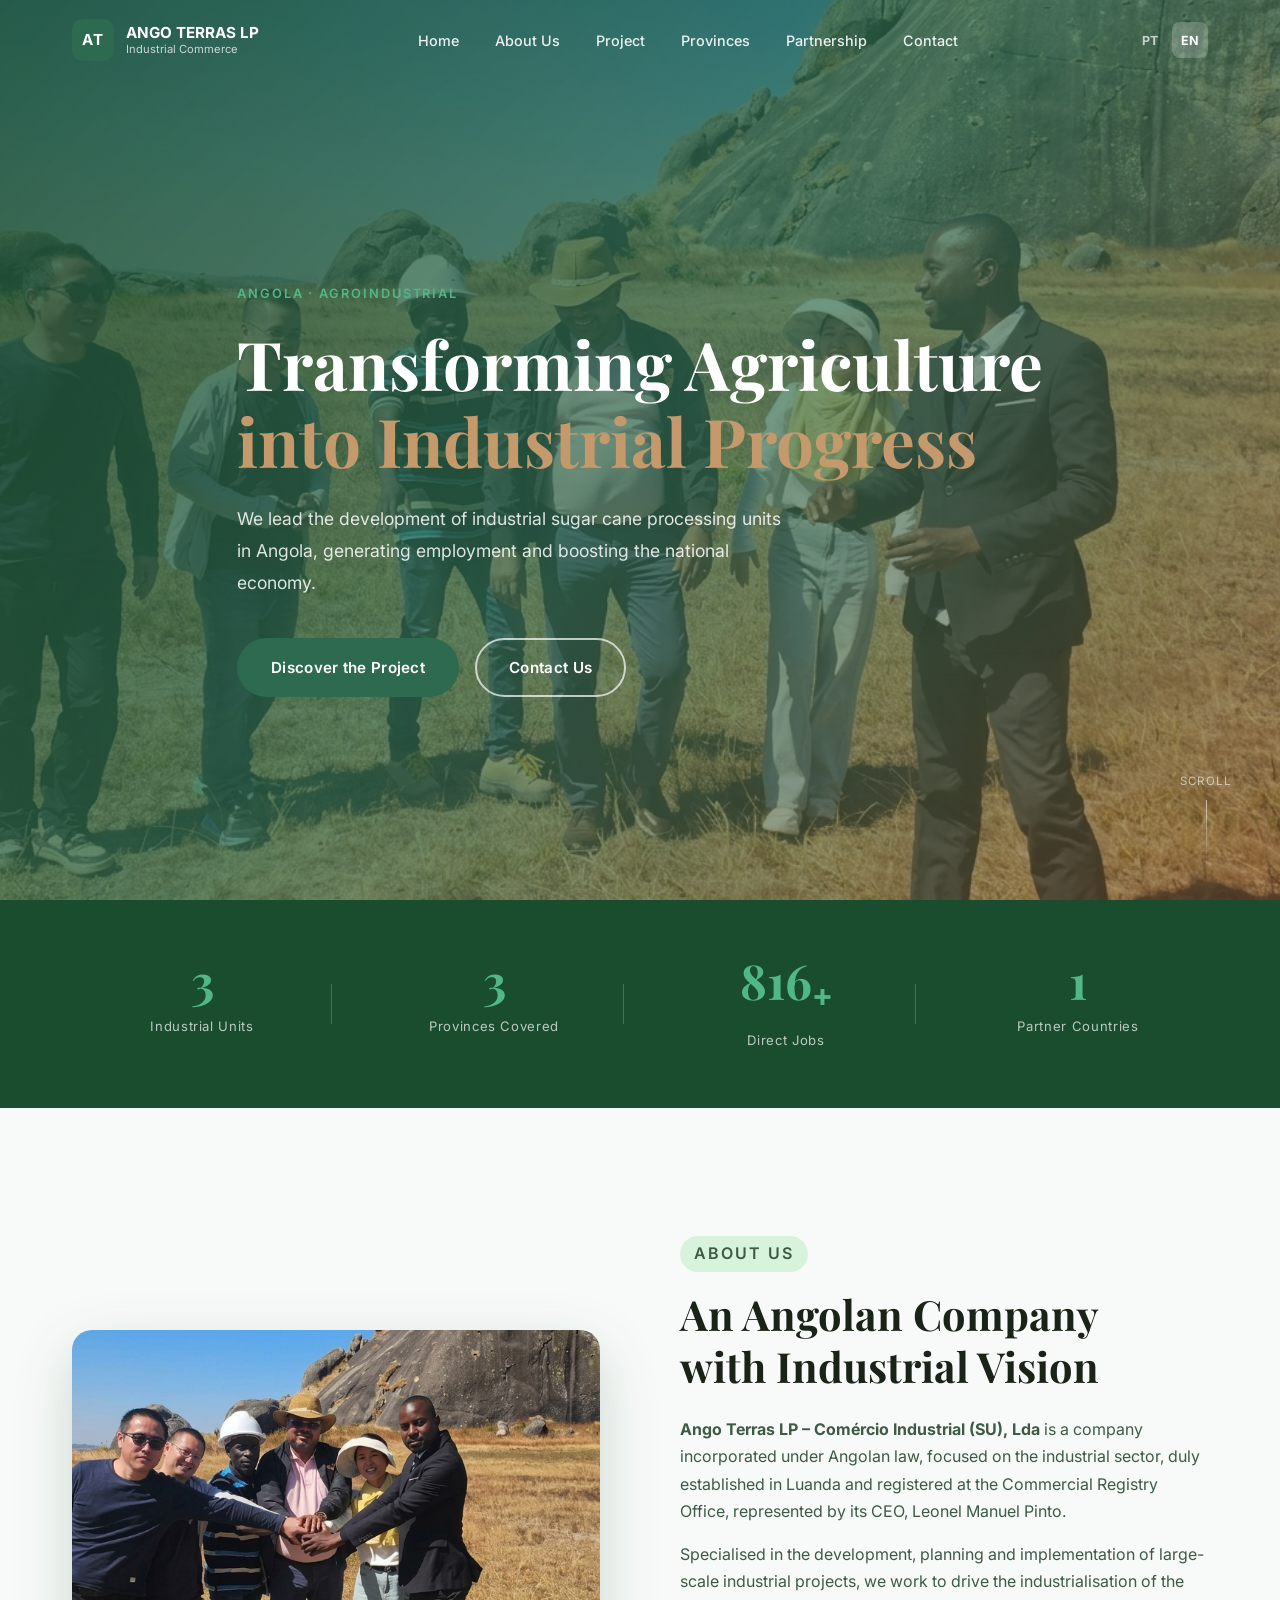
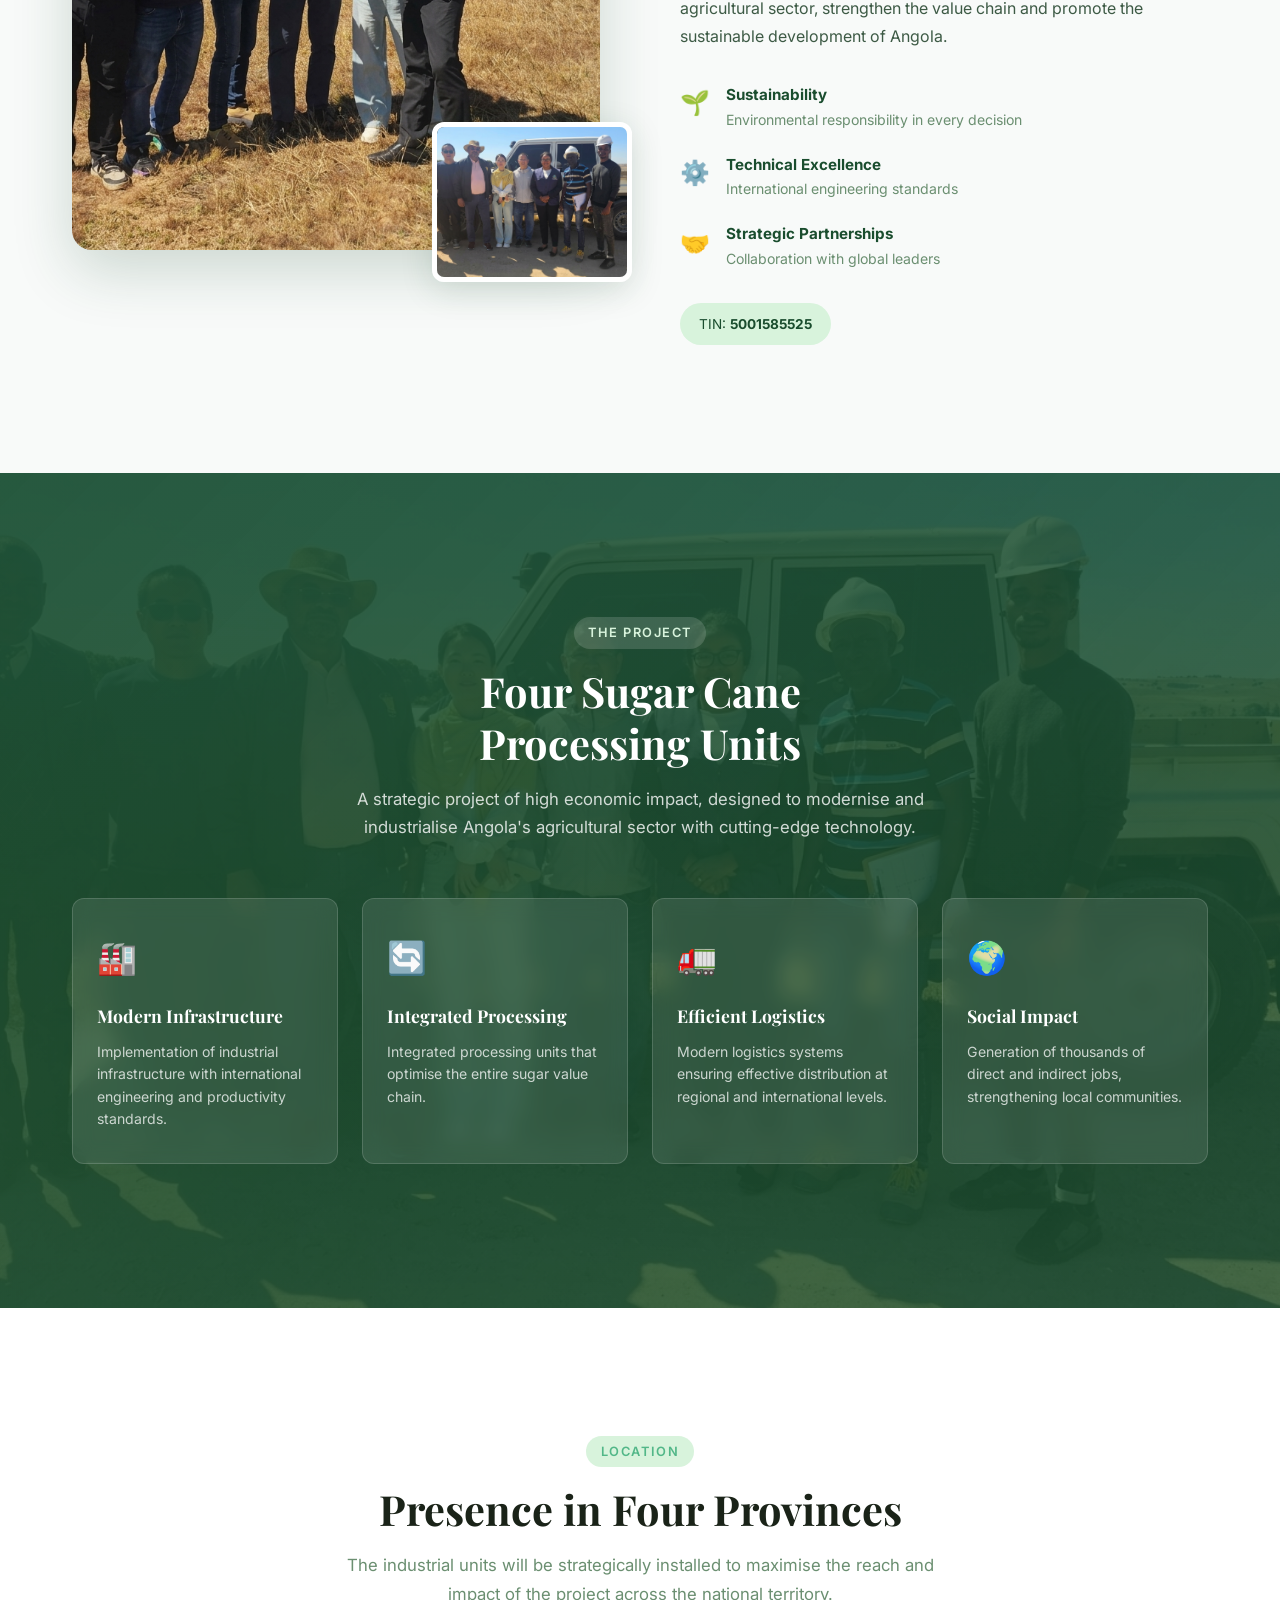
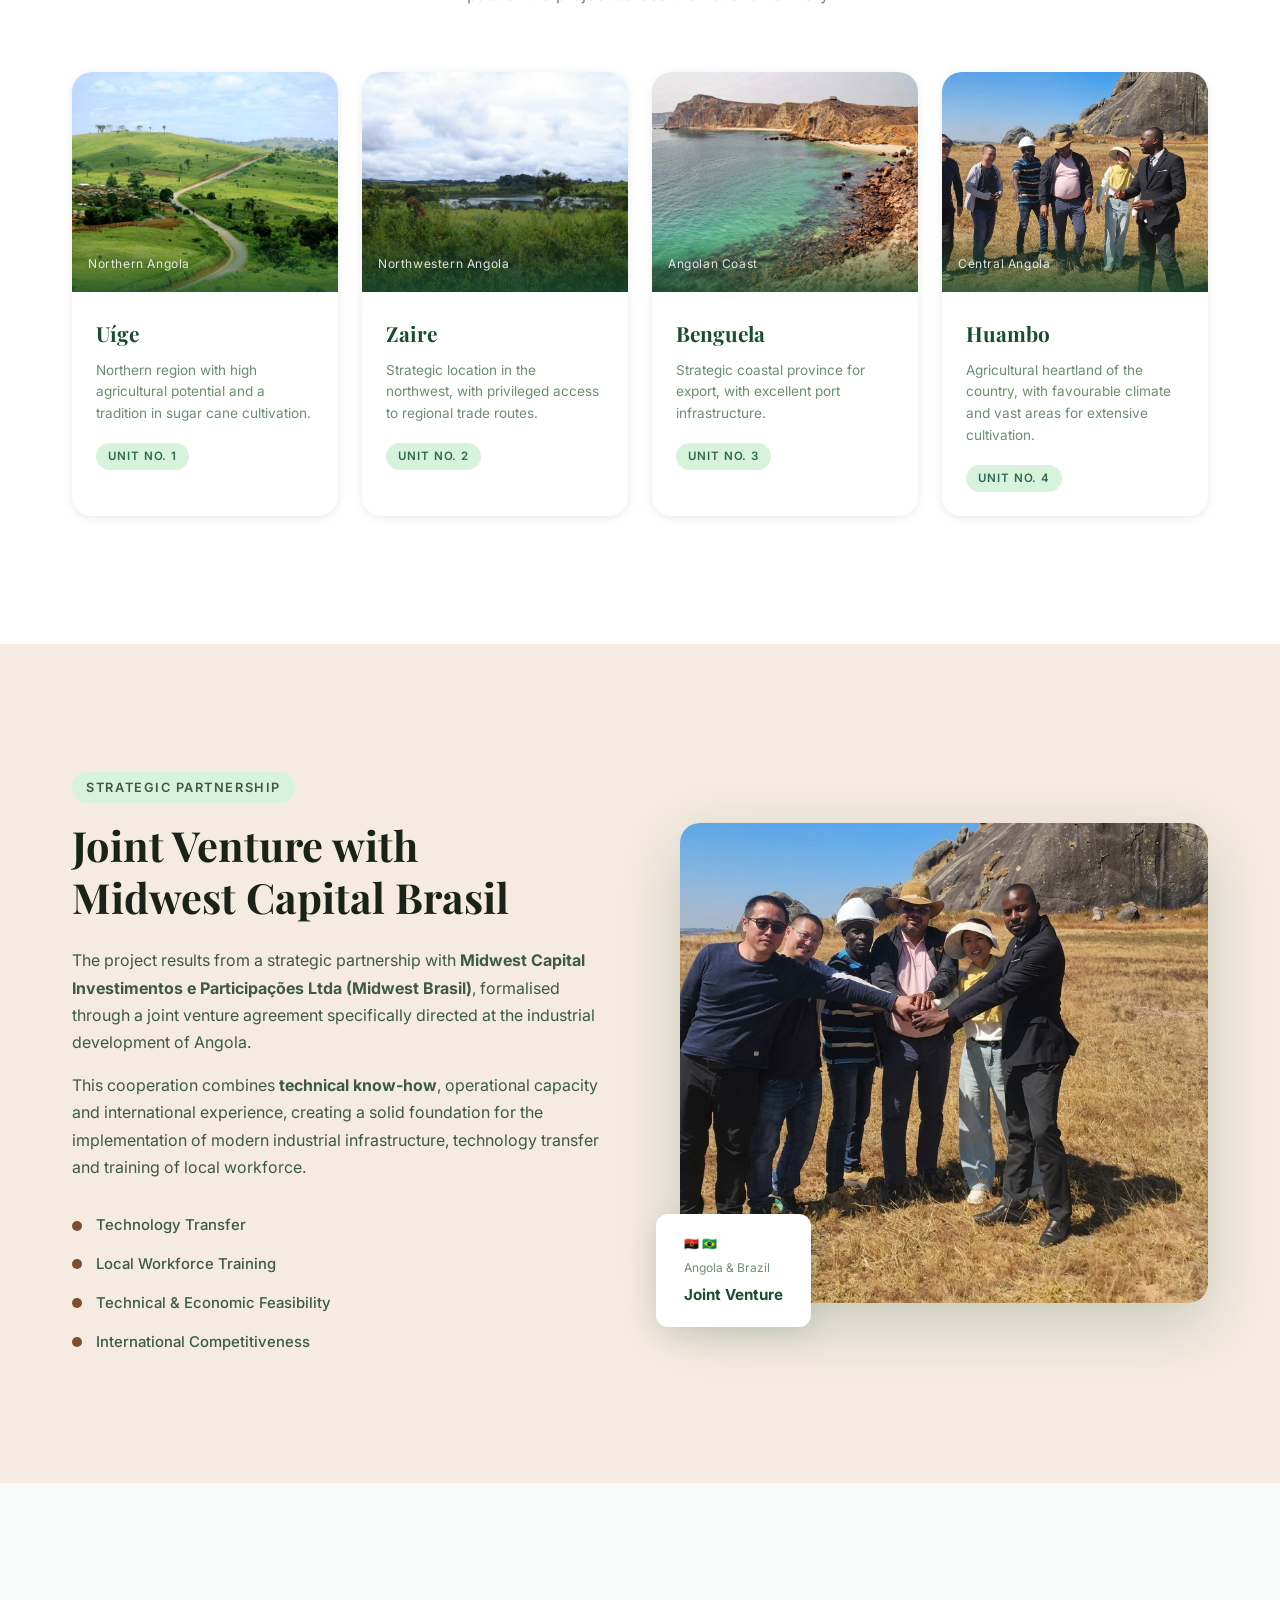
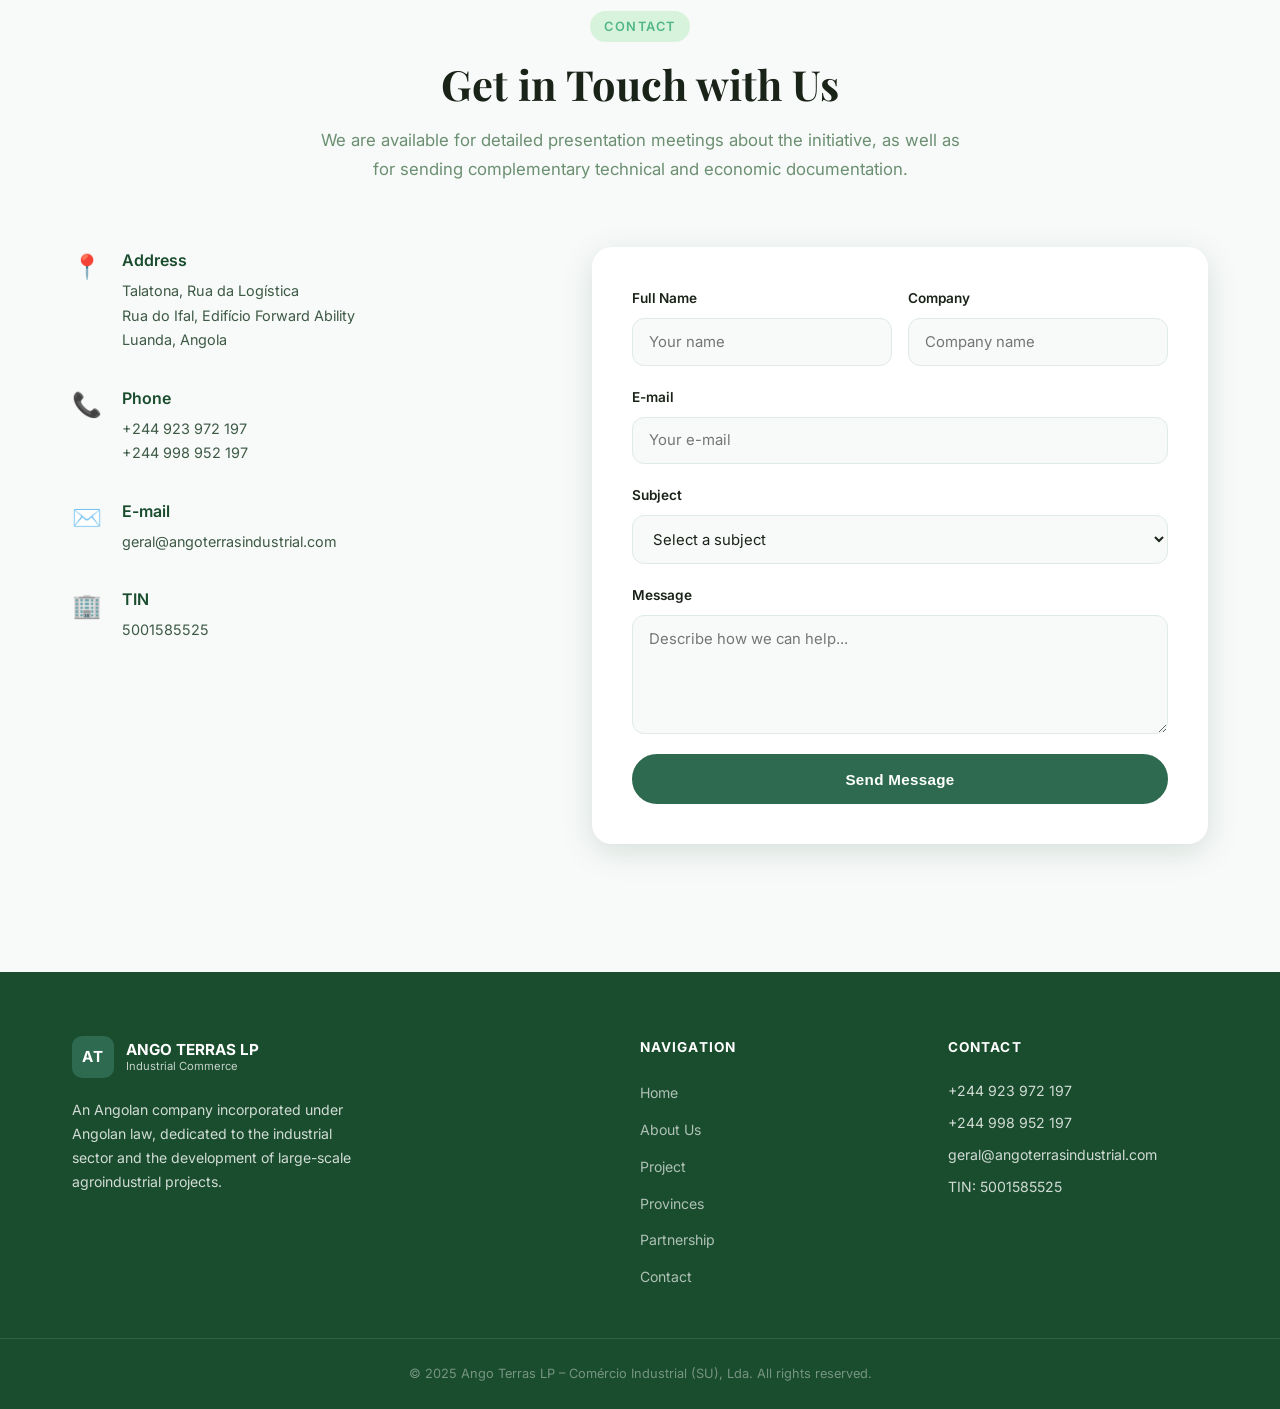
==== commit de486a85: "Update About Us text in PT and EN versions Replace the company registration description with new tex" ====
--- a/en/index.html
+++ b/en/index.html
@@ -108,8 +108,7 @@
         <h2>An Angolan Company<br />with Industrial Vision</h2>
         <p>
           <strong>Ango Terras LP – Comércio Industrial (SU), Lda</strong> is a company
-          incorporated under Angolan law, duly registered at the One-Stop Business Shop,
-          dedicated to the industrial sector with a focus on agroindustry.
+          incorporated under Angolan law, focused on the industrial sector, duly established in Luanda and registered at the Commercial Registry Office, represented by its CEO, Leonel Manuel Pinto.
         </p>
         <p>
           Specialised in the development, planning and implementation of large-scale
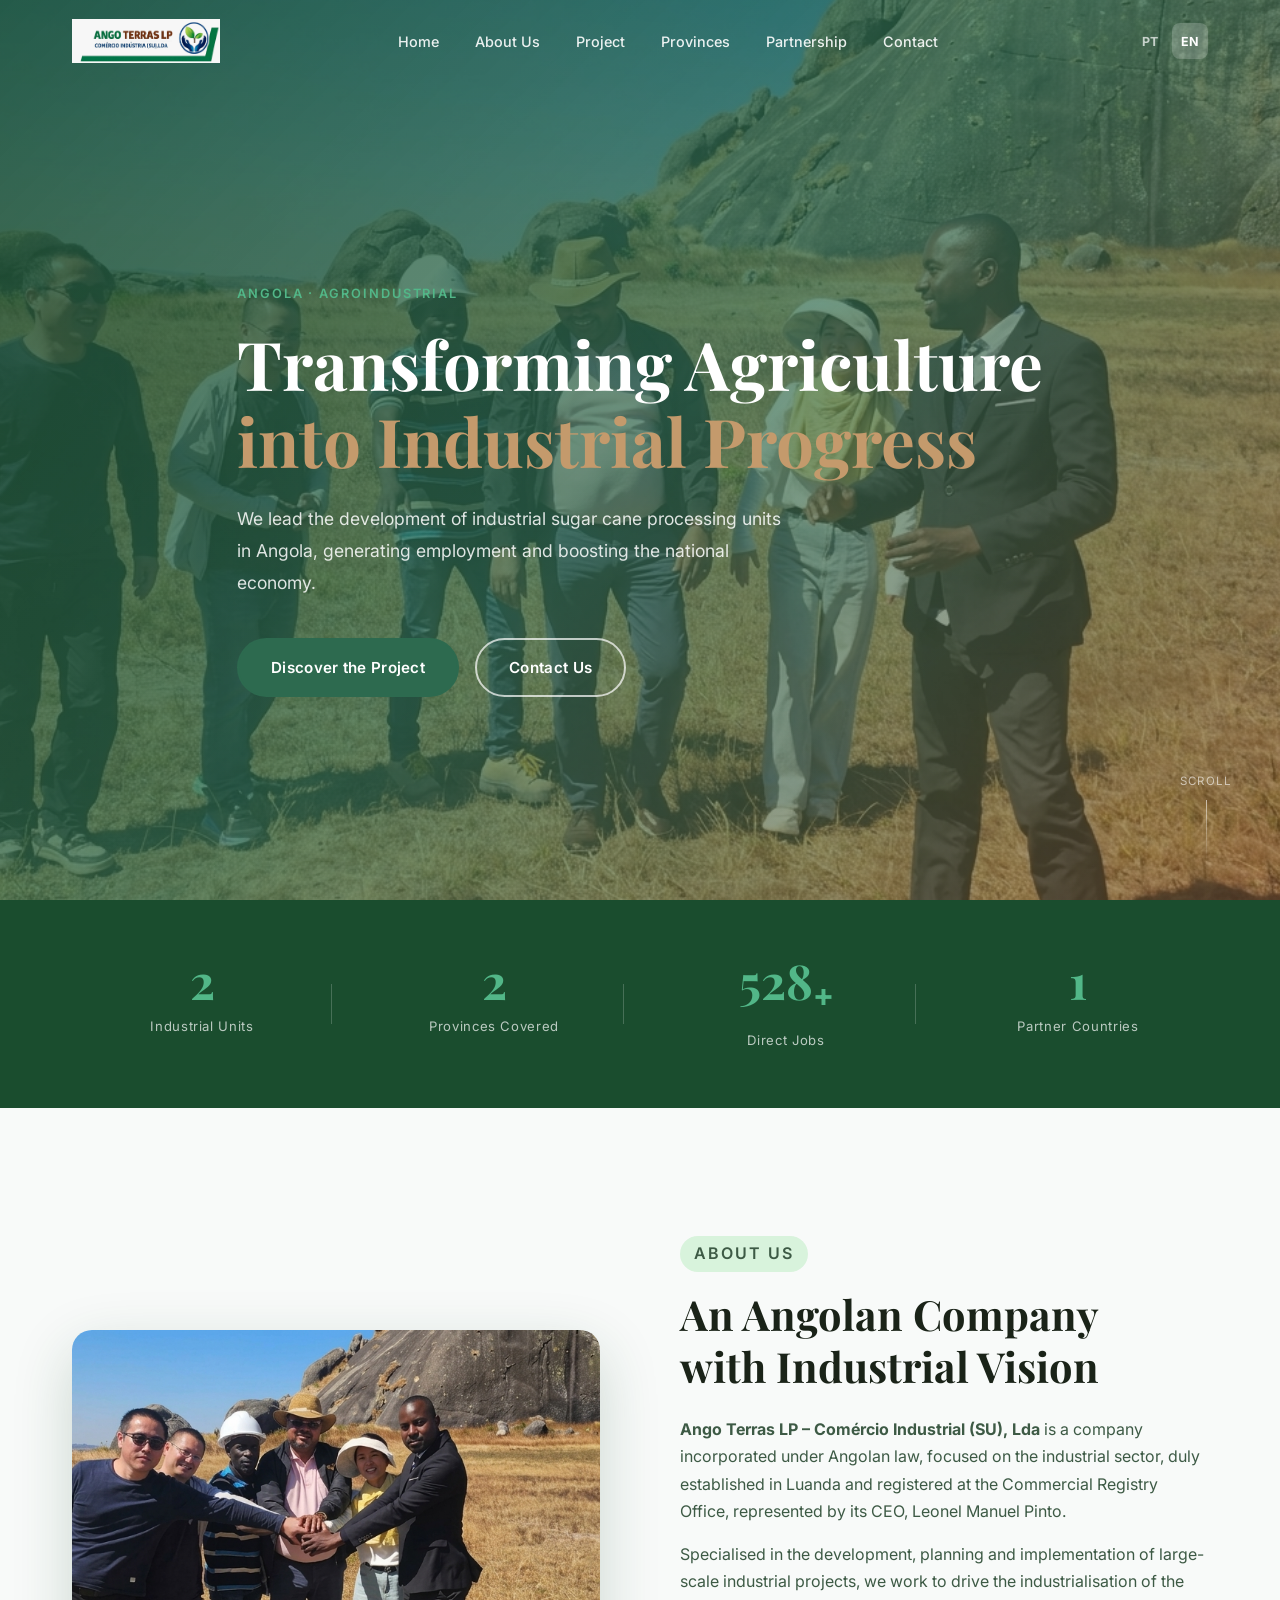
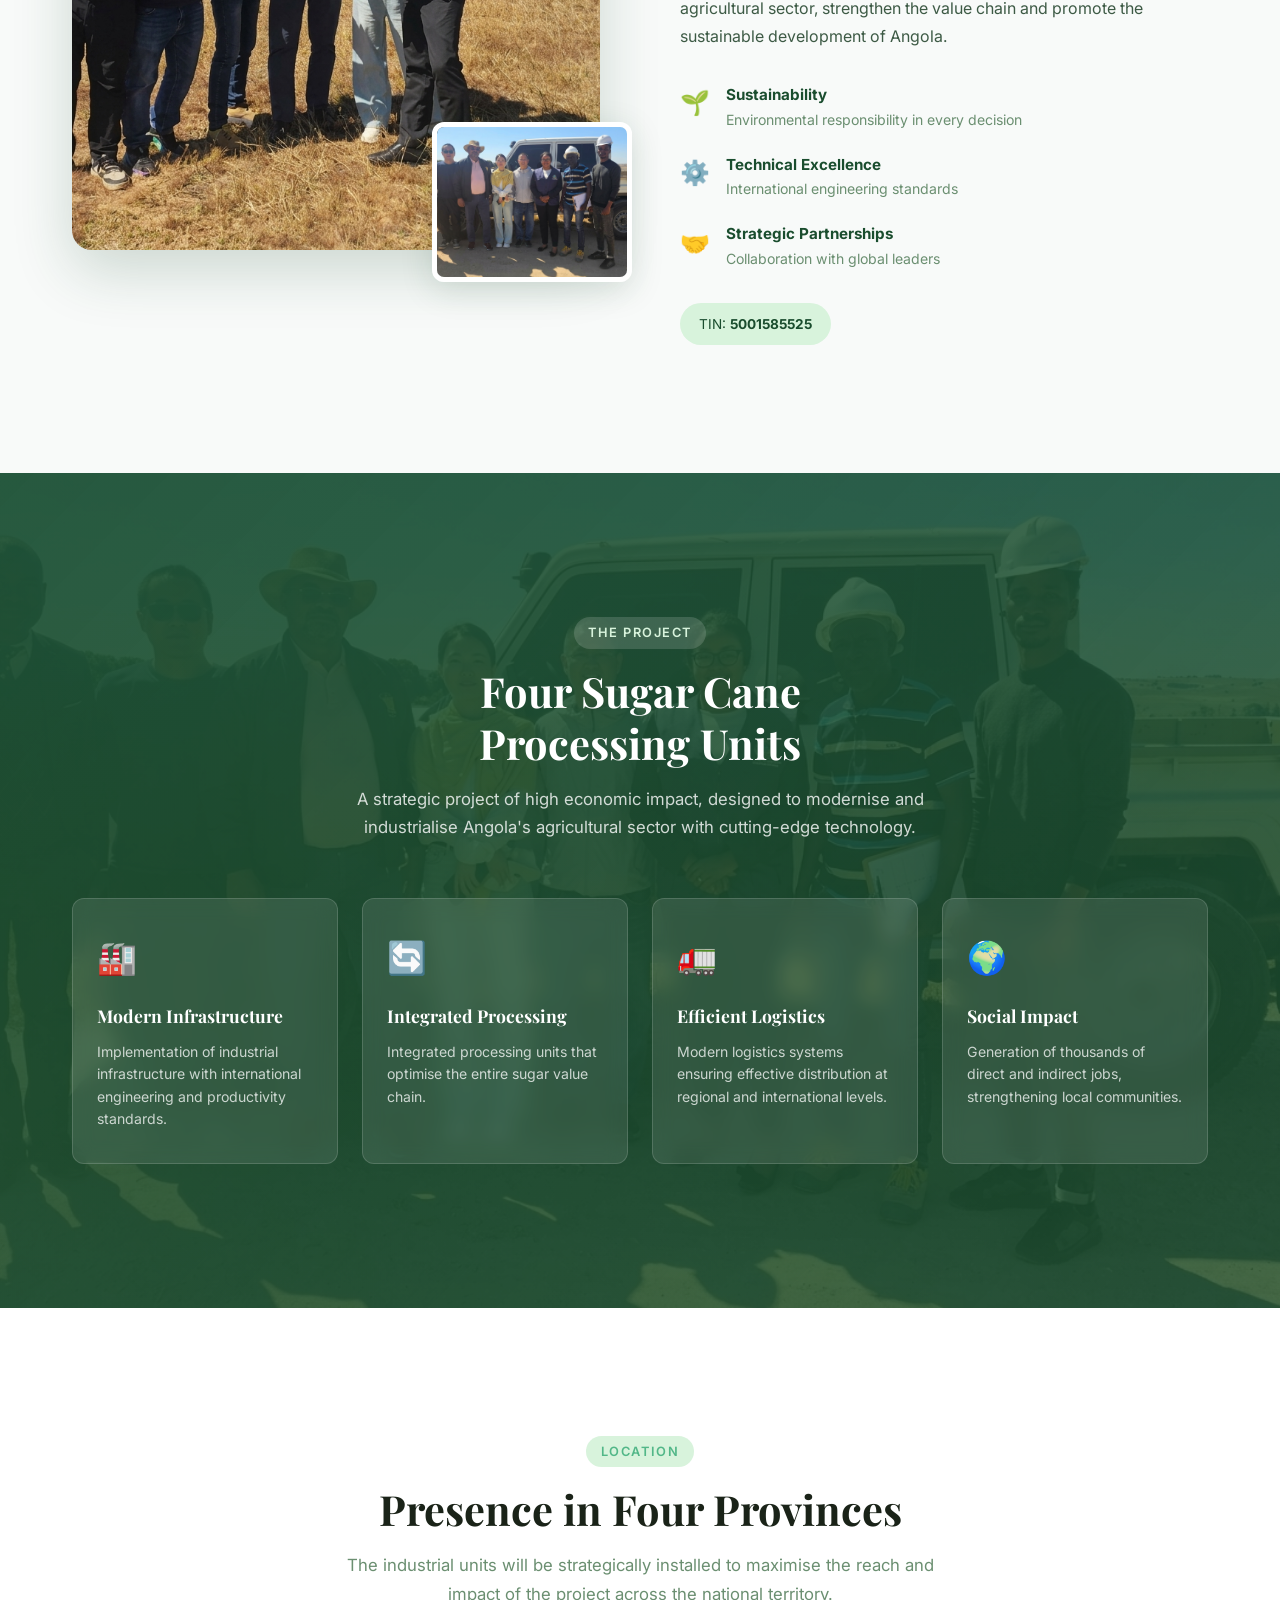
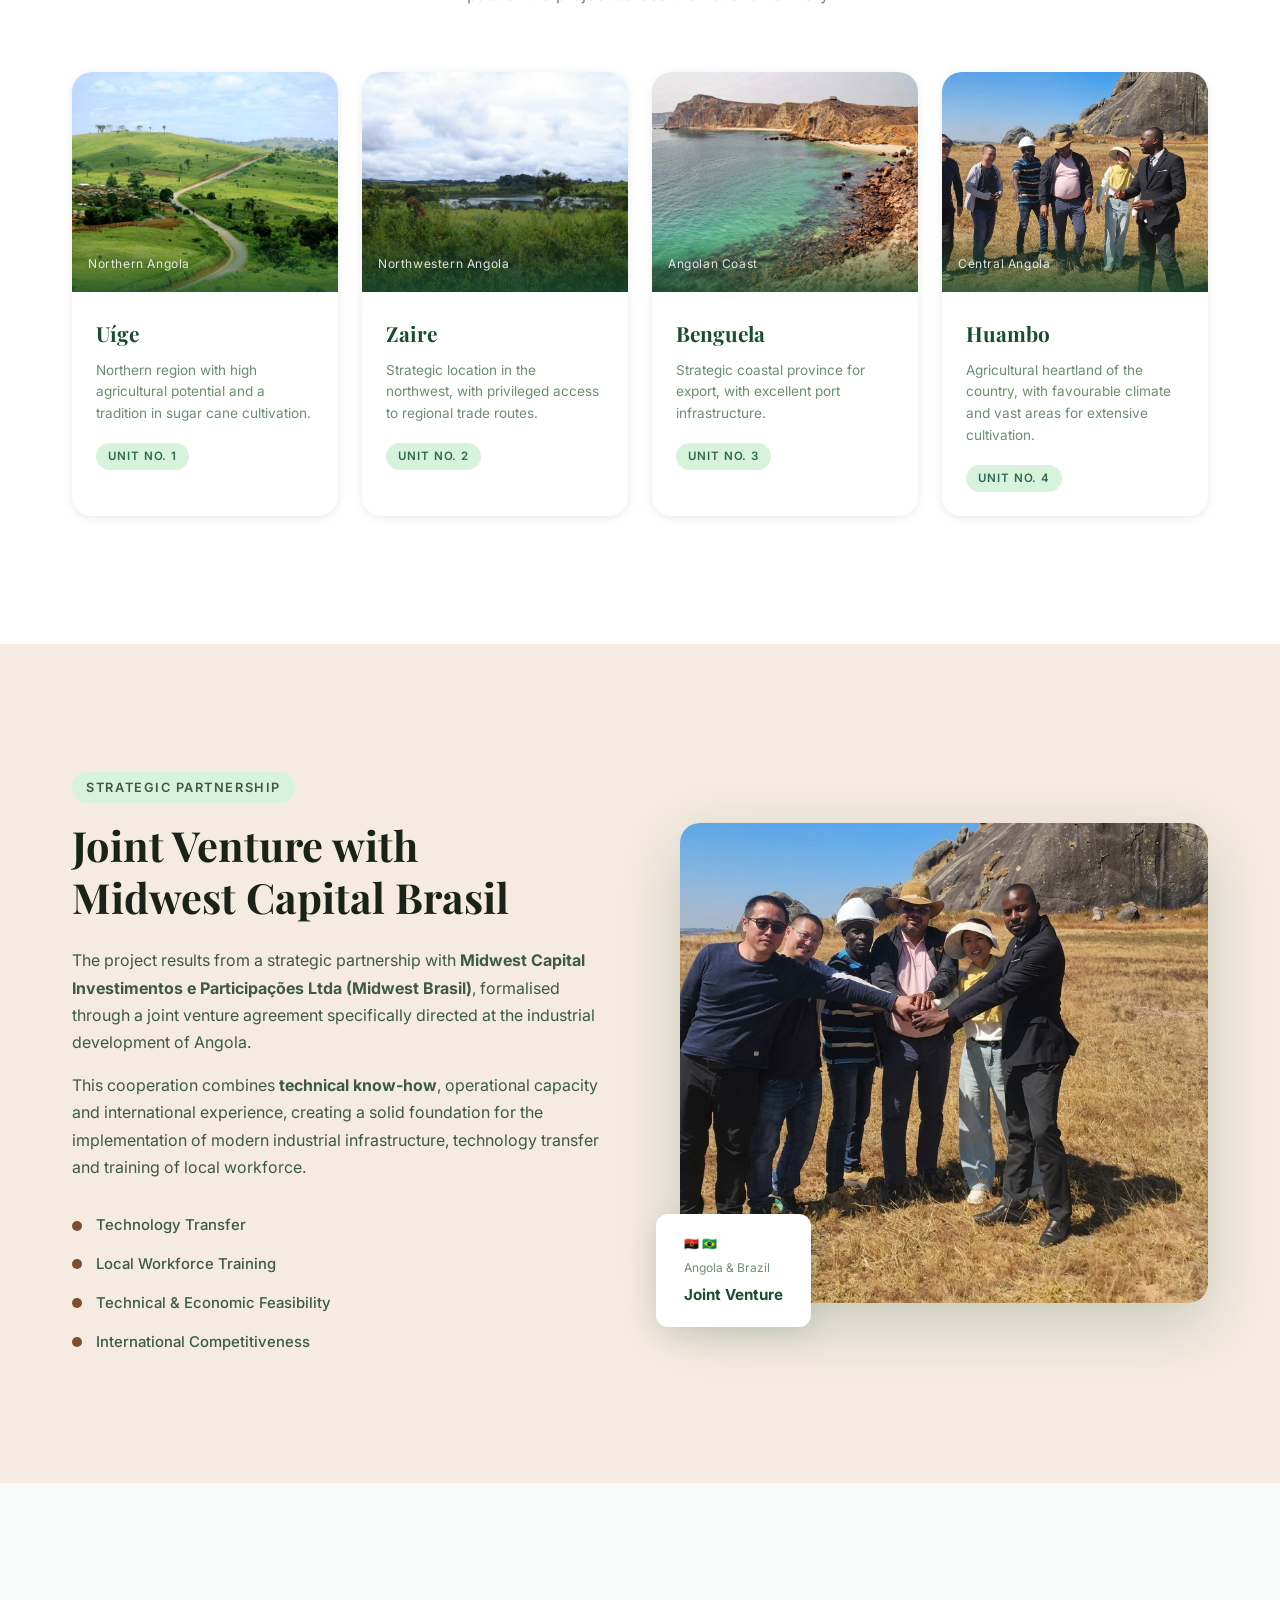
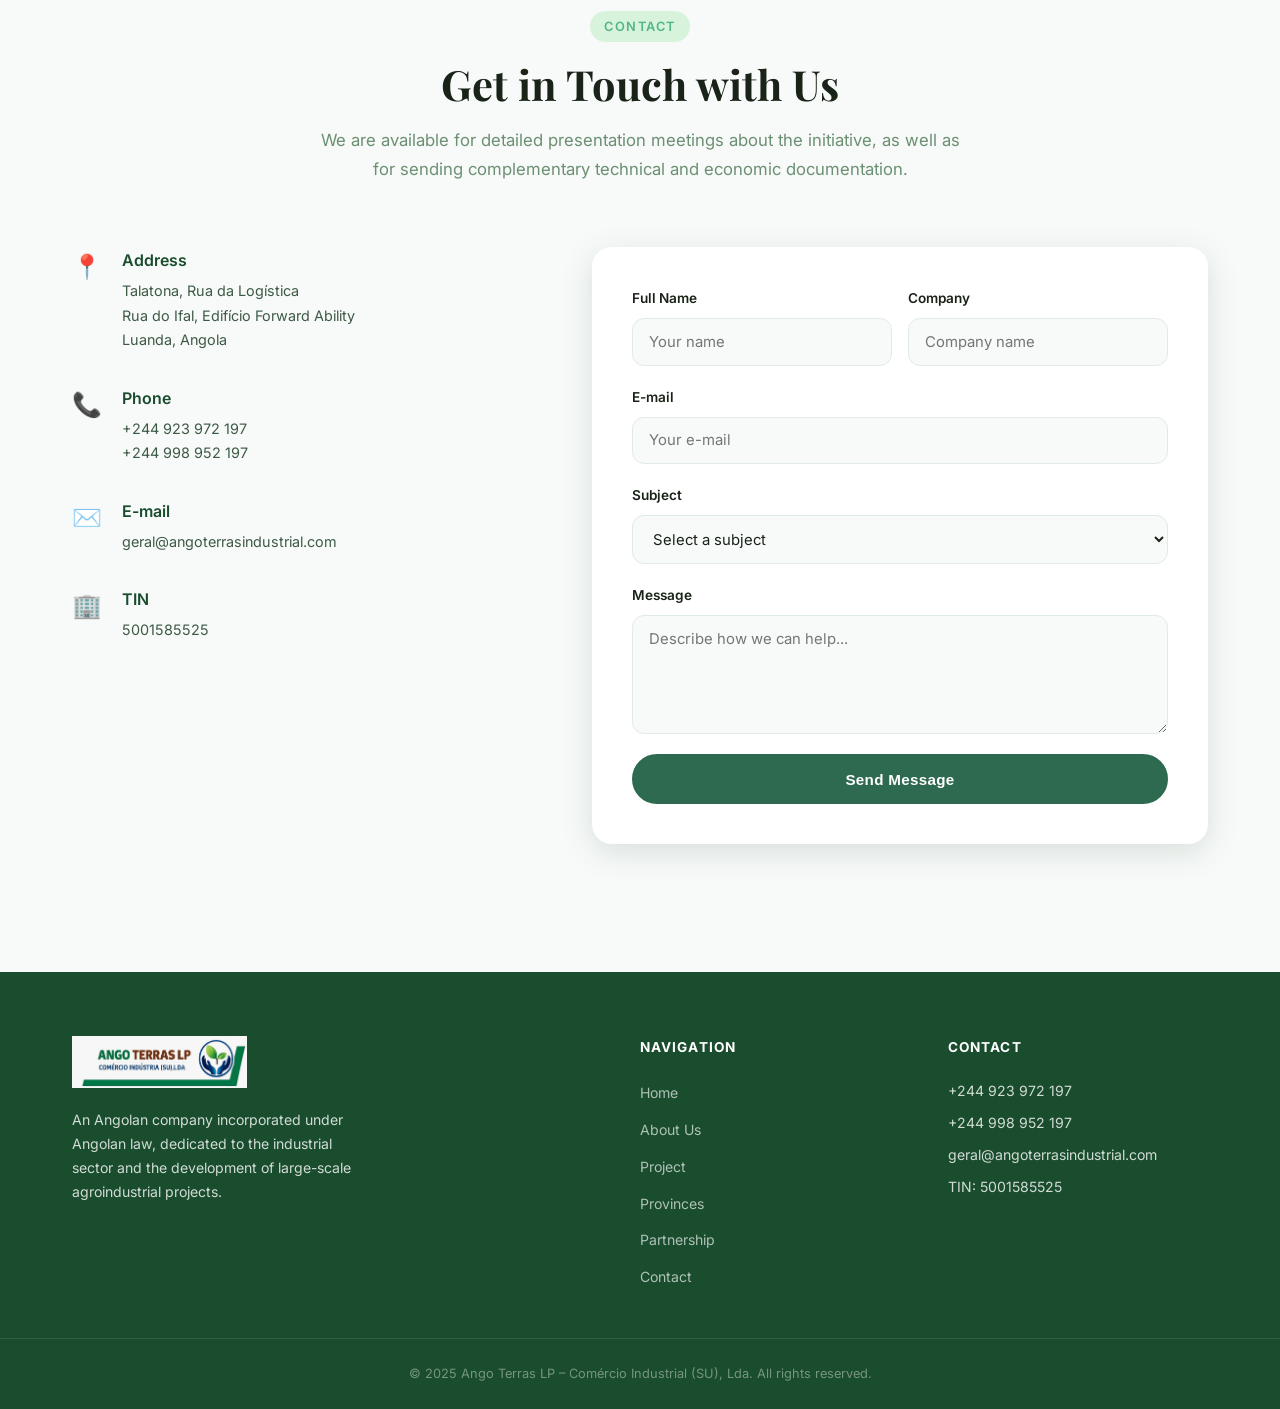
==== commit 702c8d45: "Replace text logo with image logo in navbar and footer Swap the AT icon + text logo for the actual c" ====
--- a/en/index.html
+++ b/en/index.html
@@ -15,11 +15,7 @@
   <nav id="navbar">
     <div class="nav-container">
       <a href="#home" class="logo">
-        <div class="logo-icon">AT</div>
-        <div class="logo-text">
-          <span class="logo-main">ANGO TERRAS LP</span>
-          <span class="logo-sub">Industrial Commerce</span>
-        </div>
+        <img src="../imagens/IMG-20260323-WA0019.jpg" alt="Ango Terras LP" class="logo-img" />
       </a>
       <ul class="nav-links" id="navLinks">
         <li><a href="#home">Home</a></li>
@@ -389,11 +385,7 @@
     <div class="container footer-grid">
       <div class="footer-brand">
         <div class="logo">
-          <div class="logo-icon">AT</div>
-          <div class="logo-text">
-            <span class="logo-main">ANGO TERRAS LP</span>
-            <span class="logo-sub">Industrial Commerce</span>
-          </div>
+          <img src="../imagens/IMG-20260323-WA0019.jpg" alt="Ango Terras LP" class="logo-img logo-img--footer" />
         </div>
         <p>An Angolan company incorporated under Angolan law, dedicated to the industrial sector and the development of large-scale agroindustrial projects.</p>
       </div>
--- a/style.css
+++ b/style.css
@@ -142,35 +142,18 @@
 .logo {
   display: flex;
   align-items: center;
-  gap: .75rem;
-}
-.logo-icon {
-  width: 42px; height: 42px;
-  background: var(--green-mid);
-  color: white;
-  border-radius: 10px;
-  display: flex;
-  align-items: center;
-  justify-content: center;
-  font-weight: 700;
-  font-size: .95rem;
-  letter-spacing: .05em;
-  flex-shrink: 0;
-}
-.logo-text { display: flex; flex-direction: column; line-height: 1.2; }
-.logo-main {
-  font-weight: 700;
-  font-size: .95rem;
-  color: var(--white);
-  transition: color var(--transition);
-}
-.logo-sub {
-  font-size: .7rem;
-  color: rgba(255,255,255,.75);
-  transition: color var(--transition);
-}
-#navbar.scrolled .logo-main { color: var(--green-dark); }
-#navbar.scrolled .logo-sub  { color: var(--text-light); }
+}
+.logo-img {
+  height: 44px;
+  width: auto;
+  max-width: 148px;
+  object-fit: contain;
+  display: block;
+}
+.logo-img--footer {
+  height: 52px;
+  max-width: 175px;
+}
 
 .nav-links {
   display: flex;
